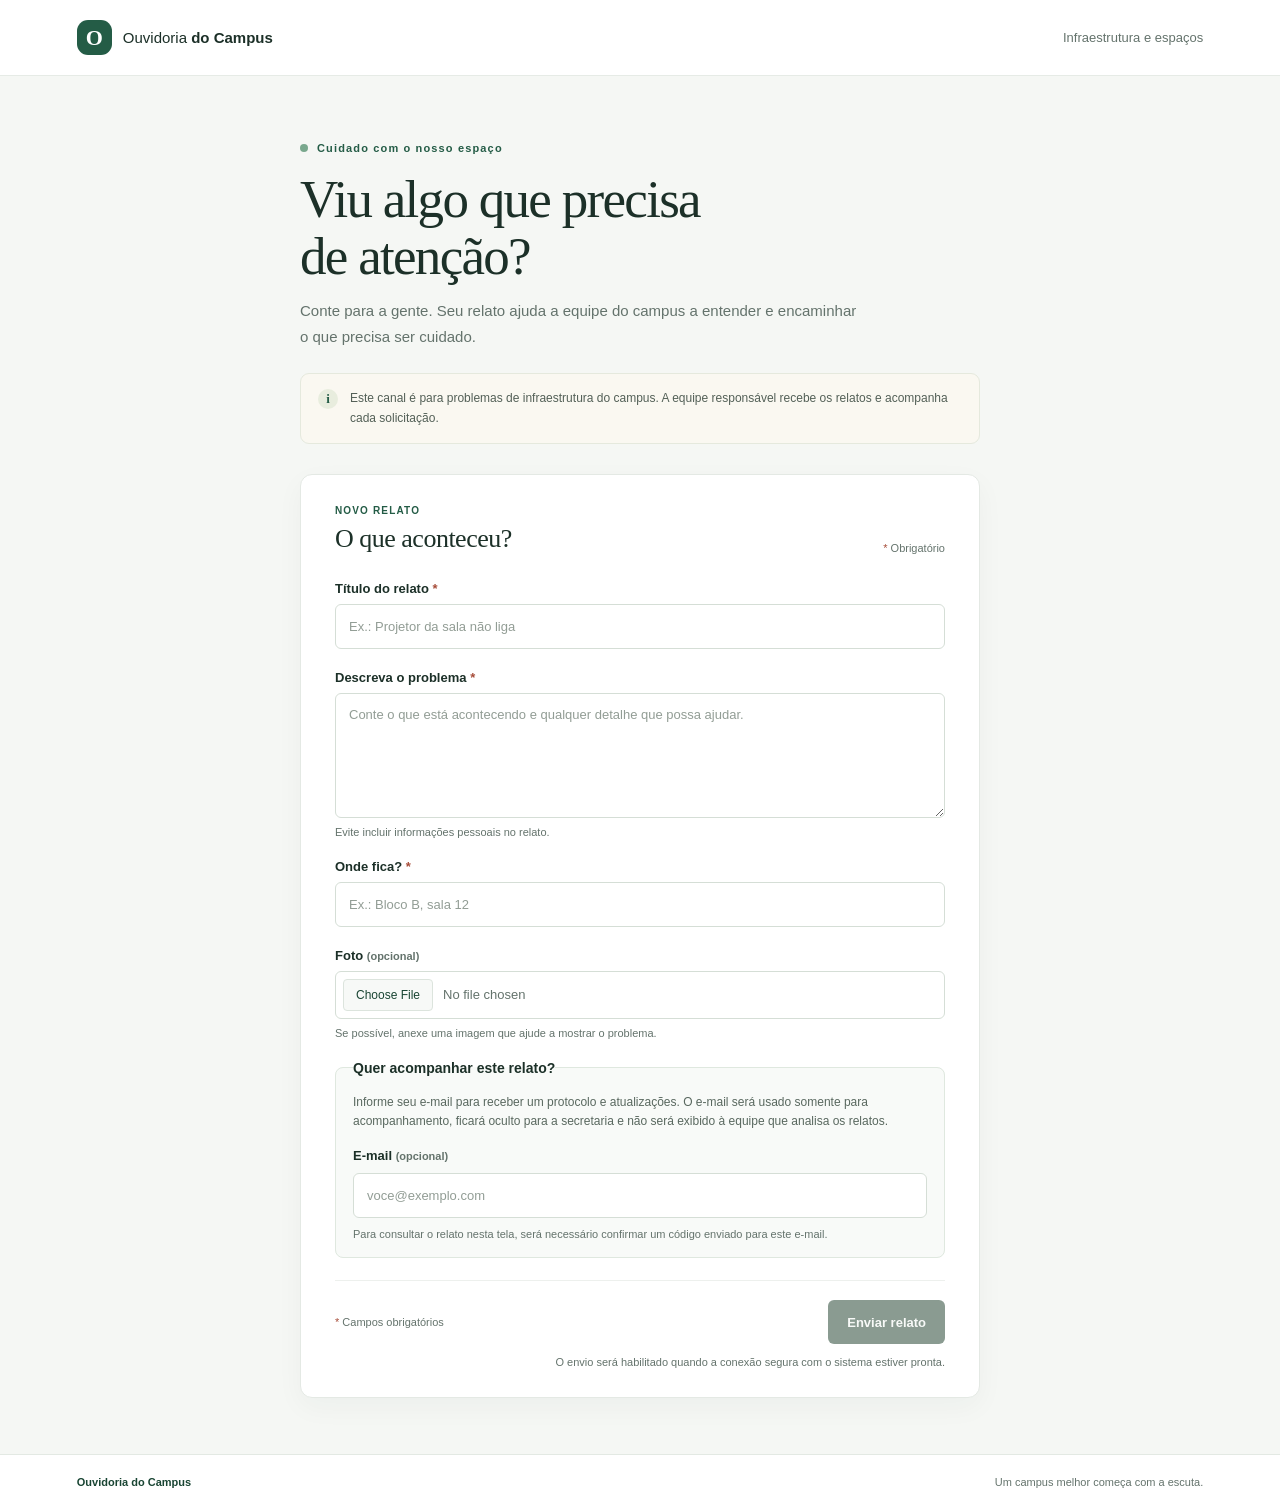
==== frontend/index.html @ 34264a81 "feat(frontend): add complaint report screen and handoff guide Co-authored-by: Copilot <223556219+Cop" ====
<!doctype html>
<html lang="pt-BR">
<head>
  <meta charset="utf-8">
  <meta name="viewport" content="width=device-width, initial-scale=1">
  <meta name="theme-color" content="#f5f7f4">
  <meta name="description" content="Relate problemas de infraestrutura do campus à Ouvidoria do Campus.">
  <title>Ouvidoria do Campus | Novo relato</title>
  <link rel="stylesheet" href="styles.css">
</head>
<body>
  <header class="site-header">
    <a class="brand" href="#inicio" aria-label="Ouvidoria do Campus, início">
      <span class="brand-mark" aria-hidden="true">O</span>
      <span>Ouvidoria <strong>do Campus</strong></span>
    </a>
    <span class="header-label">Infraestrutura e espaços</span>
  </header>

  <main id="inicio">
    <section class="intro" aria-labelledby="page-title">
      <p class="eyebrow"><span aria-hidden="true"></span> Cuidado com o nosso espaço</p>
      <h1 id="page-title">Viu algo que precisa<br class="desktop-break"> de atenção?</h1>
      <p class="intro-copy">Conte para a gente. Seu relato ajuda a equipe do campus a entender e encaminhar o que precisa ser cuidado.</p>
      <div class="response-note">
        <span class="note-icon" aria-hidden="true">i</span>
        <p>Este canal é para problemas de infraestrutura do campus. A equipe responsável recebe os relatos e acompanha cada solicitação.</p>
      </div>
    </section>

    <section class="form-card" aria-labelledby="form-title">
      <div class="card-heading">
        <div>
          <p class="step-label">NOVO RELATO</p>
          <h2 id="form-title">O que aconteceu?</h2>
        </div>
        <span class="required-note"><span aria-hidden="true">*</span> Obrigatório</span>
      </div>

      <form>
        <div class="field">
          <label for="title">Título do relato <span aria-hidden="true">*</span></label>
          <input id="title" name="title" type="text" placeholder="Ex.: Projetor da sala não liga" required>
        </div>

        <div class="field">
          <label for="description">Descreva o problema <span aria-hidden="true">*</span></label>
          <textarea id="description" name="description" rows="5" placeholder="Conte o que está acontecendo e qualquer detalhe que possa ajudar." required></textarea>
          <span class="field-hint">Evite incluir informações pessoais no relato.</span>
        </div>

        <div class="field">
          <label for="location">Onde fica? <span aria-hidden="true">*</span></label>
          <input id="location" name="location" type="text" placeholder="Ex.: Bloco B, sala 12" required>
        </div>

        <div class="field">
          <label for="photo">Foto <span class="optional">(opcional)</span></label>
          <input class="file-input" id="photo" name="photo" type="file" accept="image/*">
          <span class="field-hint">Se possível, anexe uma imagem que ajude a mostrar o problema.</span>
        </div>

        <fieldset class="follow-up">
          <legend>Quer acompanhar este relato?</legend>
          <p>Informe seu e-mail para receber um protocolo e atualizações. O e-mail será usado somente para acompanhamento, ficará oculto para a secretaria e não será exibido à equipe que analisa os relatos.</p>
          <label for="email">E-mail <span class="optional">(opcional)</span></label>
          <input id="email" name="email" type="email" autocomplete="email" placeholder="voce@exemplo.com">
          <span class="field-hint">Para consultar o relato nesta tela, será necessário confirmar um código enviado para este e-mail.</span>
        </fieldset>

        <div class="form-footer">
          <p><span aria-hidden="true">*</span> Campos obrigatórios</p>
          <button type="button" disabled aria-describedby="availability-note">Enviar relato</button>
        </div>
        <p class="availability-note" id="availability-note">O envio será habilitado quando a conexão segura com o sistema estiver pronta.</p>
      </form>
    </section>
  </main>

  <footer class="site-footer">
    <span>Ouvidoria do Campus</span>
    <span>Um campus melhor começa com a escuta.</span>
  </footer>
</body>
</html>
---- frontend/styles.css ----
:root {
  color-scheme: light;
  --ink: #1c3028;
  --muted: #64736c;
  --green: #245c46;
  --green-dark: #194533;
  --green-soft: #e7f0e9;
  --line: #dce4dd;
  --paper: #ffffff;
  --canvas: #f5f7f4;
  --warm: #faf8f1;
  font-family: "Segoe UI", Arial, sans-serif;
  font-synthesis: none;
  text-rendering: optimizeLegibility;
}

* {
  box-sizing: border-box;
}

body {
  min-width: 320px;
  margin: 0;
  color: var(--ink);
  background: var(--canvas);
}

.site-header {
  display: flex;
  min-height: 76px;
  align-items: center;
  justify-content: space-between;
  padding: 0 max(6vw, 24px);
  border-bottom: 1px solid #e6ebe6;
  background: var(--paper);
}

.brand {
  display: inline-flex;
  align-items: center;
  gap: 11px;
  color: var(--ink);
  font-size: 15px;
  text-decoration: none;
}

.brand strong {
  font-weight: 700;
}

.brand-mark {
  display: grid;
  width: 35px;
  height: 35px;
  place-items: center;
  border-radius: 11px;
  color: white;
  background: var(--green);
  font-family: Georgia, serif;
  font-size: 22px;
  font-weight: 700;
}

.header-label {
  color: var(--muted);
  font-size: 13px;
}

main {
  width: min(100% - 40px, 680px);
  margin: 0 auto;
  padding: 66px 0 56px;
}

.intro {
  margin-bottom: 30px;
}

.eyebrow,
.step-label {
  margin: 0;
  color: var(--green);
  font-size: 11px;
  font-weight: 700;
  letter-spacing: 1.15px;
}

.eyebrow {
  display: flex;
  align-items: center;
  gap: 9px;
}

.eyebrow span {
  width: 8px;
  height: 8px;
  border-radius: 50%;
  background: #79a88d;
}

h1 {
  margin: 17px 0 13px;
  font-family: Georgia, "Times New Roman", serif;
  font-size: clamp(36px, 7vw, 53px);
  font-weight: 500;
  letter-spacing: -1.7px;
  line-height: 1.08;
}

.intro-copy {
  max-width: 560px;
  margin: 0;
  color: var(--muted);
  font-size: 15px;
  line-height: 1.7;
}

.response-note {
  display: flex;
  gap: 12px;
  margin-top: 24px;
  padding: 15px 17px;
  border: 1px solid #e5e9dd;
  border-radius: 9px;
  background: var(--warm);
}

.note-icon {
  display: grid;
  flex: 0 0 20px;
  width: 20px;
  height: 20px;
  place-items: center;
  border-radius: 50%;
  color: var(--green);
  background: #e8edde;
  font-family: Georgia, serif;
  font-size: 13px;
  font-weight: 700;
}

.response-note p {
  margin: 0;
  color: #536057;
  font-size: 12px;
  line-height: 1.6;
}

.form-card {
  padding: 30px 34px 26px;
  border: 1px solid #e4e9e4;
  border-radius: 12px;
  background: var(--paper);
  box-shadow: 0 9px 28px rgb(30 55 42 / 4%);
}

.card-heading {
  display: flex;
  align-items: flex-end;
  justify-content: space-between;
  gap: 16px;
  margin-bottom: 27px;
}

.step-label {
  margin-bottom: 8px;
  font-size: 10px;
}

h2 {
  margin: 0;
  font-family: Georgia, "Times New Roman", serif;
  font-size: 26px;
  font-weight: 500;
  letter-spacing: -0.5px;
}

.required-note,
.field-hint,
.optional {
  color: var(--muted);
  font-size: 11px;
}

.required-note span,
.field label > span:not(.optional),
.form-footer > p span {
  color: #a64b37;
}

.field {
  display: flex;
  flex-direction: column;
  gap: 8px;
  margin-bottom: 21px;
}

.field label,
.follow-up label {
  font-size: 13px;
  font-weight: 650;
}

input,
textarea {
  width: 100%;
  min-height: 45px;
  padding: 11px 13px;
  border: 1px solid #d5ded6;
  border-radius: 6px;
  color: var(--ink);
  background: white;
  font: inherit;
  font-size: 13px;
}

input::placeholder,
textarea::placeholder {
  color: #929d95;
}

input:focus,
textarea:focus {
  border-color: #56876d;
  outline: 3px solid rgb(86 135 109 / 15%);
}

textarea {
  min-height: 112px;
  resize: vertical;
  line-height: 1.55;
}

.file-input {
  min-height: 48px;
  padding: 7px;
  color: var(--muted);
}

.file-input::file-selector-button {
  min-height: 32px;
  margin-right: 10px;
  padding: 0 12px;
  border: 1px solid var(--line);
  border-radius: 4px;
  color: var(--green-dark);
  background: #f7f9f7;
  font: inherit;
  font-size: 12px;
  cursor: pointer;
}

.follow-up {
  display: flex;
  flex-direction: column;
  gap: 10px;
  min-width: 0;
  margin: 5px 0 22px;
  padding: 17px;
  border: 1px solid #dfe8df;
  border-radius: 8px;
  background: #f8faf8;
}

.follow-up legend {
  padding: 0;
  font-size: 14px;
  font-weight: 700;
}

.follow-up p {
  margin: 0 0 3px;
  color: #59685f;
  font-size: 12px;
  line-height: 1.65;
}

.follow-up label {
  margin-top: 3px;
}

.form-footer {
  display: flex;
  align-items: center;
  justify-content: space-between;
  gap: 14px;
  padding-top: 19px;
  border-top: 1px solid #edf0ed;
}

.form-footer > p {
  margin: 0;
  color: var(--muted);
  font-size: 11px;
}

button {
  min-height: 44px;
  padding: 0 19px;
  border: 0;
  border-radius: 6px;
  color: white;
  background: var(--green);
  font: inherit;
  font-size: 13px;
  font-weight: 650;
}

button:disabled {
  color: #f7f9f7;
  background: #8a9b91;
  cursor: not-allowed;
}

.availability-note {
  margin: 10px 0 0;
  color: var(--muted);
  font-size: 11px;
  line-height: 1.5;
  text-align: right;
}

.site-footer {
  display: flex;
  justify-content: space-between;
  gap: 16px;
  padding: 21px max(6vw, 24px);
  border-top: 1px solid #e3e9e3;
  color: var(--muted);
  background: var(--paper);
  font-size: 11px;
}

.site-footer span:first-child {
  color: var(--green-dark);
  font-weight: 700;
}

@media (max-width: 560px) {
  .site-header {
    min-height: 65px;
    padding: 0 20px;
  }

  .header-label {
    max-width: 100px;
    font-size: 11px;
    text-align: right;
  }

  main {
    width: min(100% - 32px, 680px);
    padding: 45px 0 40px;
  }

  h1 {
    font-size: clamp(35px, 10vw, 46px);
    letter-spacing: -1.2px;
  }

  .desktop-break {
    display: none;
  }

  .form-card {
    padding: 23px 19px 21px;
  }

  h2 {
    font-size: 23px;
  }

  .required-note {
    max-width: 84px;
    text-align: right;
  }

  .follow-up {
    padding: 14px;
  }

  .site-footer {
    flex-direction: column;
    gap: 7px;
    padding: 18px 20px;
  }
}
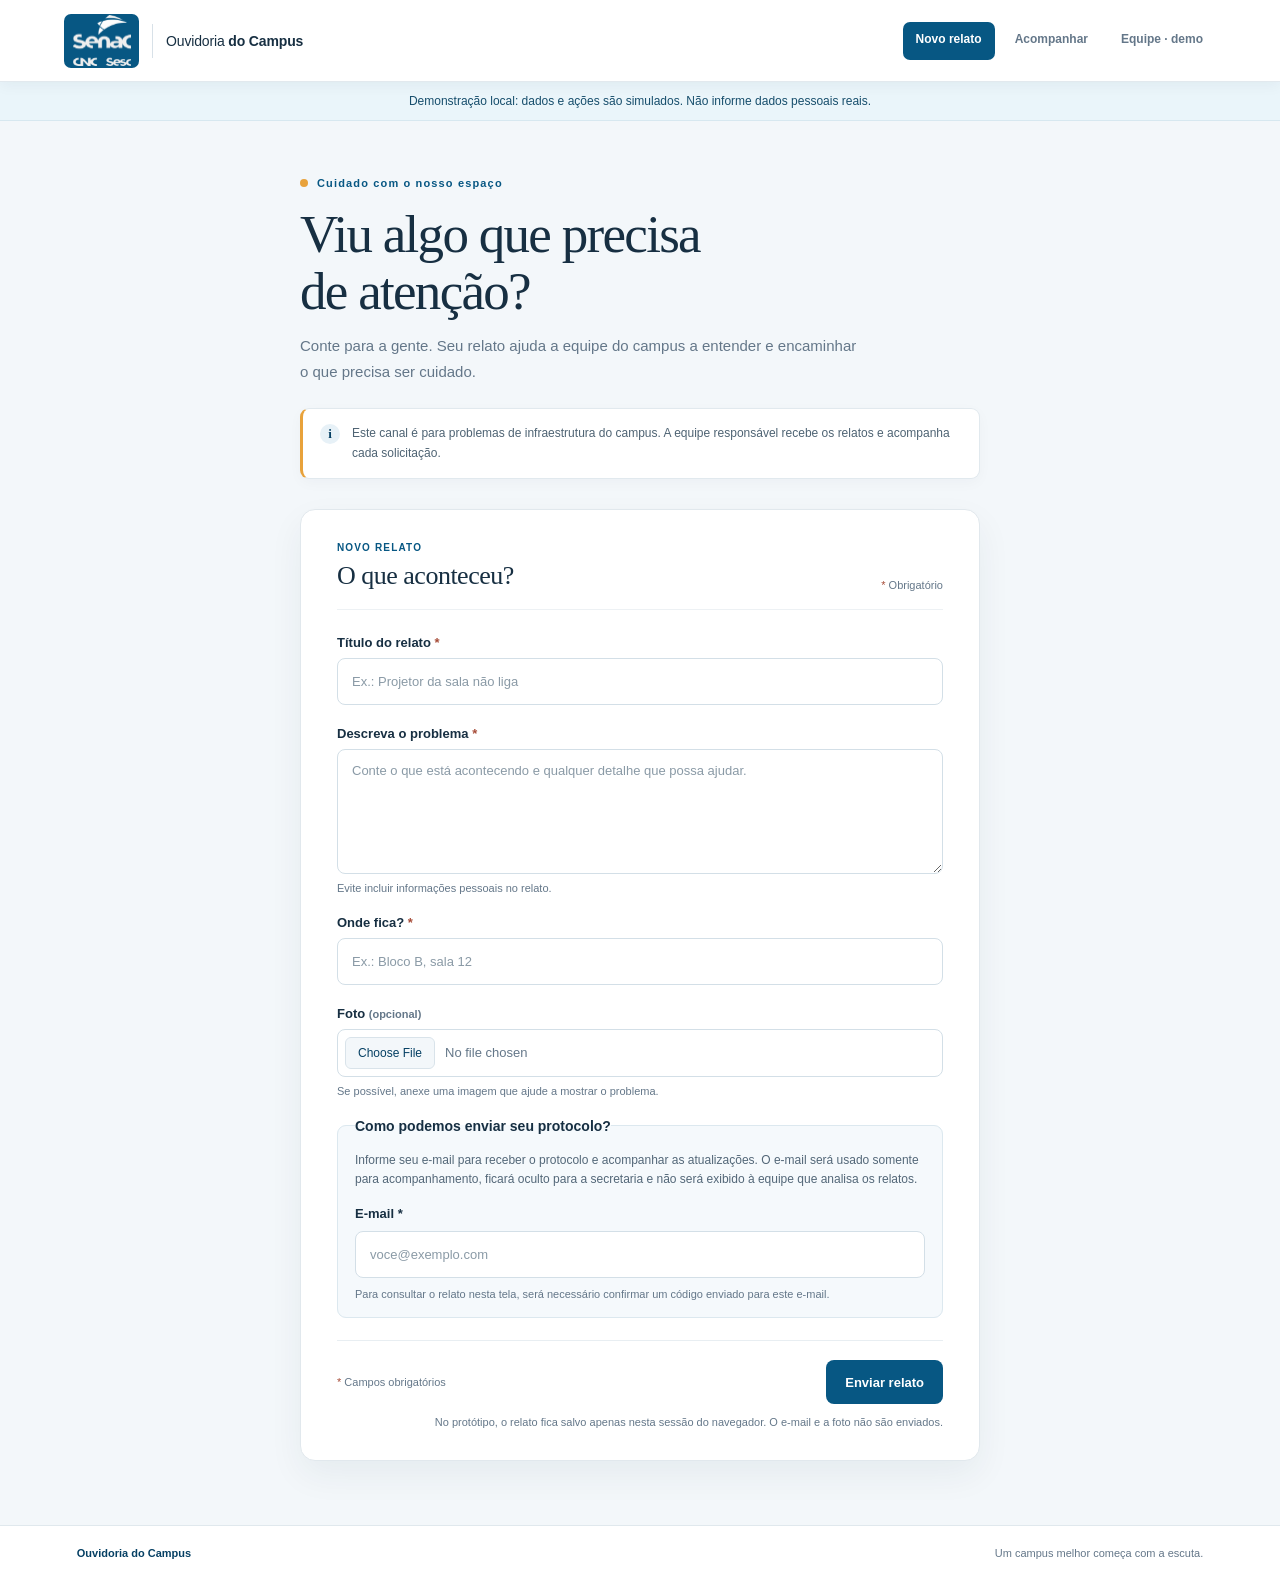
==== commit caab5a20: "feat(frontend): add mocked complaint workflows and Senac branding Co-authored-by: Copilot <223556219" ====
--- a/frontend/index.html
+++ b/frontend/index.html
@@ -3,7 +3,7 @@
 <head>
   <meta charset="utf-8">
   <meta name="viewport" content="width=device-width, initial-scale=1">
-  <meta name="theme-color" content="#f5f7f4">
+  <meta name="theme-color" content="#f3f7fa">
   <meta name="description" content="Relate problemas de infraestrutura do campus à Ouvidoria do Campus.">
   <title>Ouvidoria do Campus | Novo relato</title>
   <link rel="stylesheet" href="styles.css">
@@ -11,11 +11,18 @@
 <body>
   <header class="site-header">
     <a class="brand" href="#inicio" aria-label="Ouvidoria do Campus, início">
-      <span class="brand-mark" aria-hidden="true">O</span>
-      <span>Ouvidoria <strong>do Campus</strong></span>
+      <span class="brand-senac"><img src="assets/senac-logo.svg" alt="Senac"></span>
+      <span class="brand-separator" aria-hidden="true"></span>
+      <span class="brand-name">Ouvidoria <strong>do Campus</strong></span>
     </a>
-    <span class="header-label">Infraestrutura e espaços</span>
+    <nav class="header-nav" aria-label="Navegação principal">
+      <a class="nav-link active" href="index.html" aria-current="page">Novo relato</a>
+      <a class="nav-link" href="consulta.html">Acompanhar</a>
+      <a class="nav-link" href="equipe-login.html">Equipe · demo</a>
+    </nav>
   </header>
+
+  <div class="demo-banner" role="note">Demonstração local: dados e ações são simulados. Não informe dados pessoais reais.</div>
 
   <main id="inicio">
     <section class="intro" aria-labelledby="page-title">
@@ -37,7 +44,7 @@
         <span class="required-note"><span aria-hidden="true">*</span> Obrigatório</span>
       </div>
 
-      <form>
+      <form id="report-form">
         <div class="field">
           <label for="title">Título do relato <span aria-hidden="true">*</span></label>
           <input id="title" name="title" type="text" placeholder="Ex.: Projetor da sala não liga" required>
@@ -61,19 +68,20 @@
         </div>
 
         <fieldset class="follow-up">
-          <legend>Quer acompanhar este relato?</legend>
-          <p>Informe seu e-mail para receber um protocolo e atualizações. O e-mail será usado somente para acompanhamento, ficará oculto para a secretaria e não será exibido à equipe que analisa os relatos.</p>
-          <label for="email">E-mail <span class="optional">(opcional)</span></label>
-          <input id="email" name="email" type="email" autocomplete="email" placeholder="voce@exemplo.com">
+          <legend>Como podemos enviar seu protocolo?</legend>
+          <p>Informe seu e-mail para receber o protocolo e acompanhar as atualizações. O e-mail será usado somente para acompanhamento, ficará oculto para a secretaria e não será exibido à equipe que analisa os relatos.</p>
+          <label for="email">E-mail <span aria-hidden="true">*</span></label>
+          <input id="email" name="email" type="email" autocomplete="email" placeholder="voce@exemplo.com" required>
           <span class="field-hint">Para consultar o relato nesta tela, será necessário confirmar um código enviado para este e-mail.</span>
         </fieldset>
 
         <div class="form-footer">
           <p><span aria-hidden="true">*</span> Campos obrigatórios</p>
-          <button type="button" disabled aria-describedby="availability-note">Enviar relato</button>
+          <button type="submit">Enviar relato</button>
         </div>
-        <p class="availability-note" id="availability-note">O envio será habilitado quando a conexão segura com o sistema estiver pronta.</p>
+        <p class="availability-note">No protótipo, o relato fica salvo apenas nesta sessão do navegador. O e-mail e a foto não são enviados.</p>
       </form>
+      <div class="feedback" id="report-result" aria-live="polite" hidden></div>
     </section>
   </main>
 
@@ -81,5 +89,7 @@
     <span>Ouvidoria do Campus</span>
     <span>Um campus melhor começa com a escuta.</span>
   </footer>
+  <script src="mock-api.js" defer></script>
+  <script src="app.js" defer></script>
 </body>
 </html>
--- a/frontend/styles.css
+++ b/frontend/styles.css
@@ -1,14 +1,18 @@
 :root {
   color-scheme: light;
-  --ink: #1c3028;
-  --muted: #64736c;
-  --green: #245c46;
-  --green-dark: #194533;
-  --green-soft: #e7f0e9;
-  --line: #dce4dd;
+  --ink: #172f42;
+  --muted: #647789;
+  --brand: #075783;
+  --brand-dark: #064064;
+  --brand-soft: #e7f1f7;
+  --green: var(--brand);
+  --green-dark: var(--brand-dark);
+  --green-soft: var(--brand-soft);
+  --line: #d9e3ea;
   --paper: #ffffff;
-  --canvas: #f5f7f4;
-  --warm: #faf8f1;
+  --canvas: #f3f7fa;
+  --warm: #fff8ed;
+  --accent: #e8a23b;
   font-family: "Segoe UI", Arial, sans-serif;
   font-synthesis: none;
   text-rendering: optimizeLegibility;
@@ -26,50 +30,96 @@
 }
 
 .site-header {
-  display: flex;
-  min-height: 76px;
+  position: sticky;
+  z-index: 20;
+  top: 0;
+  display: flex;
+  min-height: 82px;
   align-items: center;
   justify-content: space-between;
-  padding: 0 max(6vw, 24px);
-  border-bottom: 1px solid #e6ebe6;
+  padding: 0 max(5vw, 28px);
+  border-bottom: 1px solid #e2e9ee;
   background: var(--paper);
+  box-shadow: 0 3px 14px rgb(23 47 66 / 5%);
 }
 
 .brand {
   display: inline-flex;
   align-items: center;
-  gap: 11px;
+  gap: 13px;
   color: var(--ink);
-  font-size: 15px;
+  font-size: 14px;
   text-decoration: none;
+}
+
+.brand-senac {
+  display: grid;
+  width: 75px;
+  height: 54px;
+  place-items: center;
+  overflow: hidden;
+  border-radius: 7px;
+  background: #075783;
+}
+
+.brand-senac img {
+  display: block;
+  width: 58px;
+  height: 52px;
+  object-fit: contain;
+}
+
+.brand-separator {
+  width: 1px;
+  height: 34px;
+  background: #d8e1e8;
+}
+
+.brand-name {
+  letter-spacing: -.15px;
 }
 
 .brand strong {
   font-weight: 700;
 }
 
-.brand-mark {
-  display: grid;
-  width: 35px;
-  height: 35px;
-  place-items: center;
-  border-radius: 11px;
+.header-label {
+  color: var(--muted);
+  font-size: 13px;
+}
+
+.header-nav {
+  display: flex;
+  align-items: center;
+  gap: 7px;
+}
+
+.nav-link {
+  min-height: 38px;
+  padding: 10px 13px;
+  border-radius: 7px;
+  color: var(--muted);
+  font-size: 12px;
+  font-weight: 650;
+  text-decoration: none;
+}
+
+.nav-link:hover,
+.nav-link:focus-visible {
+  color: var(--green-dark);
+  background: var(--brand-soft);
+  outline: none;
+}
+
+.nav-link.active {
   color: white;
-  background: var(--green);
-  font-family: Georgia, serif;
-  font-size: 22px;
-  font-weight: 700;
-}
-
-.header-label {
-  color: var(--muted);
-  font-size: 13px;
+  background: var(--brand);
 }
 
 main {
   width: min(100% - 40px, 680px);
   margin: 0 auto;
-  padding: 66px 0 56px;
+  padding: 56px 0 64px;
 }
 
 .intro {
@@ -95,7 +145,7 @@
   width: 8px;
   height: 8px;
   border-radius: 50%;
-  background: #79a88d;
+  background: var(--accent);
 }
 
 h1 {
@@ -117,12 +167,15 @@
 
 .response-note {
   display: flex;
+  align-items: flex-start;
   gap: 12px;
   margin-top: 24px;
   padding: 15px 17px;
-  border: 1px solid #e5e9dd;
+  border: 1px solid #e1e9ee;
+  border-left: 3px solid var(--accent);
   border-radius: 9px;
-  background: var(--warm);
+  background: white;
+  box-shadow: 0 4px 14px rgb(23 47 66 / 3%);
 }
 
 .note-icon {
@@ -132,8 +185,8 @@
   height: 20px;
   place-items: center;
   border-radius: 50%;
-  color: var(--green);
-  background: #e8edde;
+  color: var(--brand-dark);
+  background: var(--brand-soft);
   font-family: Georgia, serif;
   font-size: 13px;
   font-weight: 700;
@@ -141,17 +194,17 @@
 
 .response-note p {
   margin: 0;
-  color: #536057;
+  color: #4e6373;
   font-size: 12px;
   line-height: 1.6;
 }
 
 .form-card {
-  padding: 30px 34px 26px;
-  border: 1px solid #e4e9e4;
-  border-radius: 12px;
+  padding: 32px 36px 29px;
+  border: 1px solid #e1e8ed;
+  border-radius: 15px;
   background: var(--paper);
-  box-shadow: 0 9px 28px rgb(30 55 42 / 4%);
+  box-shadow: 0 14px 35px rgb(23 47 66 / 6%);
 }
 
 .card-heading {
@@ -159,7 +212,9 @@
   align-items: flex-end;
   justify-content: space-between;
   gap: 16px;
-  margin-bottom: 27px;
+  margin-bottom: 25px;
+  padding-bottom: 18px;
+  border-bottom: 1px solid #edf1f4;
 }
 
 .step-label {
@@ -202,12 +257,13 @@
 }
 
 input,
-textarea {
+textarea,
+select {
   width: 100%;
-  min-height: 45px;
-  padding: 11px 13px;
-  border: 1px solid #d5ded6;
-  border-radius: 6px;
+  min-height: 47px;
+  padding: 11px 14px;
+  border: 1px solid #d3dfe7;
+  border-radius: 8px;
   color: var(--ink);
   background: white;
   font: inherit;
@@ -216,19 +272,24 @@
 
 input::placeholder,
 textarea::placeholder {
-  color: #929d95;
+  color: #8a9aa6;
 }
 
 input:focus,
-textarea:focus {
-  border-color: #56876d;
-  outline: 3px solid rgb(86 135 109 / 15%);
+textarea:focus,
+select:focus {
+  border-color: var(--brand);
+  outline: 3px solid rgb(7 87 131 / 13%);
 }
 
 textarea {
   min-height: 112px;
   resize: vertical;
   line-height: 1.55;
+}
+
+select {
+  padding-right: 34px;
 }
 
 .file-input {
@@ -242,9 +303,9 @@
   margin-right: 10px;
   padding: 0 12px;
   border: 1px solid var(--line);
-  border-radius: 4px;
-  color: var(--green-dark);
-  background: #f7f9f7;
+  border-radius: 6px;
+  color: var(--brand-dark);
+  background: #f3f7fa;
   font: inherit;
   font-size: 12px;
   cursor: pointer;
@@ -257,9 +318,9 @@
   min-width: 0;
   margin: 5px 0 22px;
   padding: 17px;
-  border: 1px solid #dfe8df;
-  border-radius: 8px;
-  background: #f8faf8;
+  border: 1px solid #dce8ef;
+  border-radius: 9px;
+  background: #f5f9fc;
 }
 
 .follow-up legend {
@@ -270,7 +331,7 @@
 
 .follow-up p {
   margin: 0 0 3px;
-  color: #59685f;
+  color: #536778;
   font-size: 12px;
   line-height: 1.65;
 }
@@ -285,7 +346,7 @@
   justify-content: space-between;
   gap: 14px;
   padding-top: 19px;
-  border-top: 1px solid #edf0ed;
+  border-top: 1px solid #e8eef2;
 }
 
 .form-footer > p {
@@ -298,12 +359,20 @@
   min-height: 44px;
   padding: 0 19px;
   border: 0;
-  border-radius: 6px;
+  border-radius: 8px;
   color: white;
   background: var(--green);
   font: inherit;
   font-size: 13px;
   font-weight: 650;
+  cursor: pointer;
+  transition: background-color 140ms ease, transform 140ms ease, box-shadow 140ms ease;
+}
+
+button:not(:disabled):hover {
+  background: var(--brand-dark);
+  box-shadow: 0 5px 12px rgb(6 64 100 / 16%);
+  transform: translateY(-1px);
 }
 
 button:disabled {
@@ -320,12 +389,72 @@
   text-align: right;
 }
 
+.consultation-layout {
+  display: grid;
+  grid-template-columns: minmax(0, 1fr);
+  gap: 20px;
+}
+
+.consultation-card {
+  width: 100%;
+}
+
+.verification-note {
+  display: grid;
+  grid-template-columns: repeat(3, 1fr);
+  gap: 8px;
+  margin: 0 0 24px;
+  padding: 0;
+  list-style: none;
+}
+
+.verification-step {
+  display: flex;
+  flex-direction: column;
+  gap: 6px;
+  padding: 12px;
+  border: 1px solid var(--line);
+  border-radius: 8px;
+  color: var(--muted);
+  background: #f7f9fb;
+  font-size: 11px;
+  line-height: 1.35;
+}
+
+.verification-step strong {
+  color: var(--green-dark);
+  font-size: 12px;
+}
+
+.verification-step.current {
+  border-color: #b7cfdd;
+  background: var(--green-soft);
+}
+
+.privacy-note {
+  margin: -8px 0 20px;
+  padding: 14px 15px;
+  border-left: 3px solid var(--brand);
+  border-radius: 4px;
+  color: #536778;
+  background: #f3f8fb;
+  font-size: 12px;
+  line-height: 1.65;
+}
+
+.status-preview {
+  display: none;
+  margin-top: 22px;
+  padding-top: 22px;
+  border-top: 1px solid #edf0ed;
+}
+
 .site-footer {
   display: flex;
   justify-content: space-between;
   gap: 16px;
   padding: 21px max(6vw, 24px);
-  border-top: 1px solid #e3e9e3;
+  border-top: 1px solid #e0e8ed;
   color: var(--muted);
   background: var(--paper);
   font-size: 11px;
@@ -336,16 +465,539 @@
   font-weight: 700;
 }
 
+[hidden] {
+  display: none !important;
+}
+
+.demo-banner {
+  padding: 10px 20px;
+  border-bottom: 1px solid #d7e8f0;
+  color: #174e6c;
+  background: #eaf5fa;
+  font-size: 12px;
+  line-height: 1.5;
+  text-align: center;
+}
+
+.feedback {
+  margin-top: 21px;
+  padding: 16px;
+  border: 1px solid #d5e4d8;
+  border-radius: 8px;
+  color: var(--ink);
+  background: #f4faf5;
+  font-size: 13px;
+  line-height: 1.6;
+}
+
+.feedback.error {
+  border-color: #e6c6bd;
+  color: #713e31;
+  background: #fff7f4;
+}
+
+.feedback.success {
+  border-color: #c9decf;
+  background: #f4faf5;
+}
+
+.report-success > p {
+  margin: 10px 0;
+}
+
+.success-heading,
+.tracking-heading,
+.ticket-topline,
+.ticket-actions,
+.queue-panel-heading,
+.results-heading {
+  display: flex;
+  align-items: center;
+  justify-content: space-between;
+  gap: 14px;
+}
+
+.success-heading {
+  justify-content: flex-start;
+  margin-bottom: 12px;
+}
+
+.success-heading h3,
+.tracking-result h3,
+.ticket-card h3 {
+  margin: 0;
+  font-family: Georgia, "Times New Roman", serif;
+  font-size: 21px;
+  font-weight: 500;
+}
+
+.success-heading .step-label {
+  margin-bottom: 4px;
+}
+
+.success-icon {
+  display: grid;
+  flex: 0 0 34px;
+  width: 34px;
+  height: 34px;
+  place-items: center;
+  border-radius: 50%;
+  color: white;
+  background: var(--green);
+  font-size: 18px;
+}
+
+.protocol-value {
+  width: fit-content;
+  margin: 13px 0;
+  padding: 10px 13px;
+  border: 1px dashed #a7bba9;
+  border-radius: 6px;
+  color: var(--green-dark);
+  background: white;
+  font-size: 17px;
+  font-weight: 750;
+  letter-spacing: 1px;
+}
+
+.button-link {
+  display: inline-flex;
+  min-height: 42px;
+  align-items: center;
+  justify-content: center;
+  margin-top: 8px;
+  padding: 0 16px;
+  border-radius: 6px;
+  color: white;
+  background: var(--green);
+  font-size: 13px;
+  font-weight: 650;
+  text-decoration: none;
+}
+
+.button-link:hover,
+.button-link:focus-visible {
+  background: var(--green-dark);
+}
+
+.verification-form {
+  margin-top: 22px;
+  padding-top: 20px;
+  border-top: 1px solid #edf0ed;
+}
+
+.tracking-result {
+  margin-top: 22px;
+  padding: 22px;
+  border: 1px solid var(--line);
+  border-radius: 9px;
+  background: #fbfcfb;
+}
+
+.tracking-heading {
+  align-items: flex-start;
+  margin-bottom: 8px;
+}
+
+.tracking-heading .step-label {
+  margin-bottom: 7px;
+}
+
+.tracking-location,
+.ticket-location {
+  margin: 6px 0 14px;
+  color: var(--muted);
+  font-size: 12px;
+}
+
+.tracking-result > p:not(.tracking-location):not(.field-hint) {
+  font-size: 13px;
+  line-height: 1.65;
+}
+
+.tracking-meta {
+  display: flex;
+  flex-wrap: wrap;
+  gap: 10px 20px;
+  margin: 18px 0;
+  padding: 14px 0;
+  border-top: 1px solid var(--line);
+  border-bottom: 1px solid var(--line);
+  color: var(--muted);
+  font-size: 12px;
+}
+
+.tracking-meta strong {
+  color: var(--ink);
+}
+
+.response-box {
+  padding: 13px 15px;
+  border-left: 3px solid #86a892;
+  border-radius: 4px;
+  background: var(--green-soft);
+  font-size: 12px;
+}
+
+.response-box p {
+  margin: 6px 0 0;
+  line-height: 1.55;
+}
+
+.status-badge,
+.demo-pill {
+  display: inline-flex;
+  min-height: 27px;
+  align-items: center;
+  padding: 5px 10px;
+  border-radius: 20px;
+  background: #edf0ed;
+  color: #536057;
+  font-size: 11px;
+  font-weight: 700;
+  white-space: nowrap;
+}
+
+.status-badge.recebido {
+  color: #76521b;
+  background: #fbf0d7;
+}
+
+.status-badge.em-andamento {
+  color: #285d78;
+  background: #e3f1f7;
+}
+
+.status-badge.resolvido {
+  color: #286044;
+  background: #e3f1e7;
+}
+
+.queue-main {
+  width: min(100% - 48px, 1120px);
+  padding-top: 48px;
+}
+
+.queue-main .intro {
+  margin-bottom: 25px;
+}
+
+.queue-main h1 {
+  font-size: clamp(36px, 5vw, 48px);
+}
+
+.queue-summary {
+  display: grid;
+  grid-template-columns: repeat(4, minmax(0, 1fr));
+  gap: 12px;
+  margin-bottom: 20px;
+}
+
+.summary-card,
+.queue-panel,
+.ticket-card {
+  border: 1px solid #e1e8e2;
+  border-radius: 10px;
+  background: var(--paper);
+  box-shadow: 0 7px 22px rgb(30 55 42 / 3%);
+}
+
+.summary-card {
+  display: flex;
+  min-height: 96px;
+  flex-direction: column;
+  justify-content: center;
+  gap: 8px;
+  padding: 16px 18px;
+}
+
+.summary-label {
+  color: var(--muted);
+  font-size: 12px;
+}
+
+.summary-card strong {
+  color: var(--green-dark);
+  font-family: Georgia, "Times New Roman", serif;
+  font-size: 28px;
+  font-weight: 500;
+}
+
+.queue-panel {
+  padding: 22px 24px;
+}
+
+.queue-panel-heading {
+  margin-bottom: 17px;
+}
+
+.queue-panel-heading h2 {
+  font-size: 22px;
+}
+
+.queue-panel-heading .step-label {
+  margin-bottom: 5px;
+}
+
+.demo-pill {
+  color: #59491e;
+  background: #f5edcf;
+}
+
+.filter-form {
+  display: grid;
+  grid-template-columns: repeat(3, minmax(0, 1fr)) auto;
+  align-items: end;
+  gap: 12px;
+}
+
+.filter-form .field {
+  margin: 0;
+}
+
+.filter-form label,
+.ticket-review label {
+  font-size: 12px;
+}
+
+.filter-form select,
+.ticket-review select {
+  min-height: 41px;
+  padding-top: 8px;
+  padding-bottom: 8px;
+  font-size: 12px;
+}
+
+.button-secondary {
+  min-height: 41px;
+  padding: 0 14px;
+  border: 1px solid var(--line);
+  color: var(--green-dark);
+  background: white;
+  font-size: 12px;
+}
+
+button.button-secondary:hover {
+  color: var(--brand-dark);
+  background: #f1f6f9;
+  box-shadow: none;
+  transform: none;
+}
+
+.queue-results {
+  margin-top: 28px;
+}
+
+.results-heading {
+  margin-bottom: 14px;
+}
+
+.results-heading h2 {
+  font-size: 23px;
+}
+
+.results-heading h2 span {
+  color: var(--muted);
+  font-family: "Segoe UI", Arial, sans-serif;
+  font-size: 14px;
+}
+
+.queue-list {
+  display: grid;
+  gap: 14px;
+}
+
+.ticket-card {
+  padding: 20px 22px;
+}
+
+.ticket-topline {
+  margin-bottom: 14px;
+}
+
+.ticket-protocol {
+  color: var(--green);
+  font-size: 11px;
+  font-weight: 750;
+  letter-spacing: .5px;
+}
+
+.ticket-title-row {
+  display: flex;
+  align-items: flex-start;
+  justify-content: space-between;
+  gap: 14px;
+}
+
+.ticket-card h3 {
+  font-size: 20px;
+}
+
+.ticket-location {
+  margin: 5px 0 0;
+}
+
+.ticket-description {
+  margin: 13px 0;
+  color: #4e5e55;
+  font-size: 13px;
+  line-height: 1.6;
+}
+
+.suggestion-note {
+  margin: 0 0 16px;
+  padding: 10px 12px;
+  border-radius: 6px;
+  color: #605327;
+  background: #fbf6e5;
+  font-size: 11px;
+  line-height: 1.5;
+}
+
+.ticket-review {
+  display: grid;
+  grid-template-columns: repeat(3, minmax(0, 1fr));
+  gap: 12px;
+  padding-top: 16px;
+  border-top: 1px solid #edf0ed;
+}
+
+.ticket-review .field {
+  margin: 0;
+}
+
+.ticket-review textarea {
+  min-height: 70px;
+  font-size: 12px;
+  line-height: 1.5;
+}
+
+.response-field,
+.ticket-actions {
+  grid-column: 1 / -1;
+}
+
+.ticket-actions {
+  justify-content: flex-end;
+}
+
+.ticket-actions .field-hint {
+  margin-right: auto;
+}
+
+.ticket-actions button {
+  min-height: 40px;
+  padding: 0 15px;
+}
+
+.save-feedback {
+  grid-column: 1 / -1;
+  margin: -4px 0 0;
+  color: var(--green-dark);
+  font-size: 12px;
+}
+
+.save-feedback.error {
+  color: #8a382a;
+}
+
+.empty-state {
+  padding: 30px 20px;
+  border: 1px dashed #cbd6cc;
+  border-radius: 9px;
+  color: var(--muted);
+  background: #fafcfa;
+  text-align: center;
+}
+
+.empty-state strong {
+  color: var(--ink);
+  font-size: 14px;
+}
+
+.empty-state p {
+  margin: 7px 0 0;
+  font-size: 12px;
+}
+
+.login-main {
+  width: min(100% - 40px, 550px);
+  padding-top: 58px;
+}
+
+.login-main .intro {
+  margin-bottom: 25px;
+}
+
+.login-card {
+  width: 100%;
+}
+
+.demo-credentials {
+  display: flex;
+  flex-direction: column;
+  gap: 7px;
+  margin: 0 0 23px;
+  padding: 14px 16px;
+  border: 1px solid #e8dfbc;
+  border-radius: 7px;
+  color: #59491e;
+  background: #fbf6e5;
+  font-size: 12px;
+}
+
+.demo-credentials code {
+  color: var(--ink);
+  font-family: Consolas, "Courier New", monospace;
+  font-weight: 700;
+}
+
+.logout-link {
+  min-width: 44px;
+  border: 0;
+  color: var(--muted);
+  background: transparent;
+  font-family: inherit;
+}
+
+button.logout-link:hover,
+button.logout-link:focus-visible {
+  color: var(--green-dark);
+  background: var(--brand-soft);
+  box-shadow: none;
+  transform: none;
+}
+
+@media (max-width: 760px) {
+  .site-header {
+    flex-wrap: wrap;
+    gap: 10px;
+    padding: 11px 24px;
+  }
+
+  .header-nav {
+    flex: 1 0 100%;
+    justify-content: flex-start;
+  }
+}
+
 @media (max-width: 560px) {
   .site-header {
     min-height: 65px;
-    padding: 0 20px;
-  }
-
-  .header-label {
-    max-width: 100px;
-    font-size: 11px;
-    text-align: right;
+    padding: 11px 20px;
+    flex-wrap: wrap;
+  }
+
+  .header-nav {
+    width: 100%;
+    justify-content: space-between;
+    gap: 2px;
+  }
+
+  .nav-link {
+    min-height: 34px;
+    padding: 8px 5px;
+    font-size: 10px;
   }
 
   main {
@@ -377,6 +1029,105 @@
 
   .follow-up {
     padding: 14px;
+  }
+
+  .verification-note {
+    grid-template-columns: 1fr;
+  }
+
+  .verification-step {
+    flex-direction: row;
+    align-items: center;
+  }
+
+  .queue-main {
+    width: min(100% - 32px, 680px);
+    padding-top: 35px;
+  }
+
+  .login-main {
+    width: min(100% - 32px, 550px);
+    padding-top: 40px;
+  }
+
+  .queue-summary {
+    grid-template-columns: repeat(2, minmax(0, 1fr));
+    gap: 8px;
+  }
+
+  .summary-card {
+    min-height: 80px;
+    padding: 13px;
+  }
+
+  .summary-card strong {
+    font-size: 24px;
+  }
+
+  .queue-panel {
+    padding: 18px 16px;
+  }
+
+  .filter-form {
+    grid-template-columns: 1fr 1fr;
+  }
+
+  .filter-form .button-secondary {
+    grid-column: 1 / -1;
+  }
+
+  .results-heading {
+    align-items: flex-start;
+    flex-direction: column;
+    gap: 6px;
+  }
+
+  .ticket-card {
+    padding: 16px;
+  }
+
+  .ticket-review {
+    grid-template-columns: 1fr;
+  }
+
+  .response-field,
+  .ticket-actions {
+    grid-column: auto;
+  }
+
+  .ticket-actions {
+    align-items: flex-start;
+    flex-direction: column;
+  }
+
+  .ticket-actions .field-hint {
+    margin-right: 0;
+  }
+
+  .ticket-actions button {
+    width: 100%;
+  }
+
+  .tracking-result {
+    padding: 16px;
+  }
+
+  .tracking-heading {
+    flex-direction: column;
+    align-items: flex-start;
+  }
+
+  .tracking-meta {
+    flex-direction: column;
+    gap: 7px;
+  }
+
+  .form-footer {
+    align-items: stretch;
+  }
+
+  .form-footer button {
+    padding: 0 12px;
   }
 
   .site-footer {
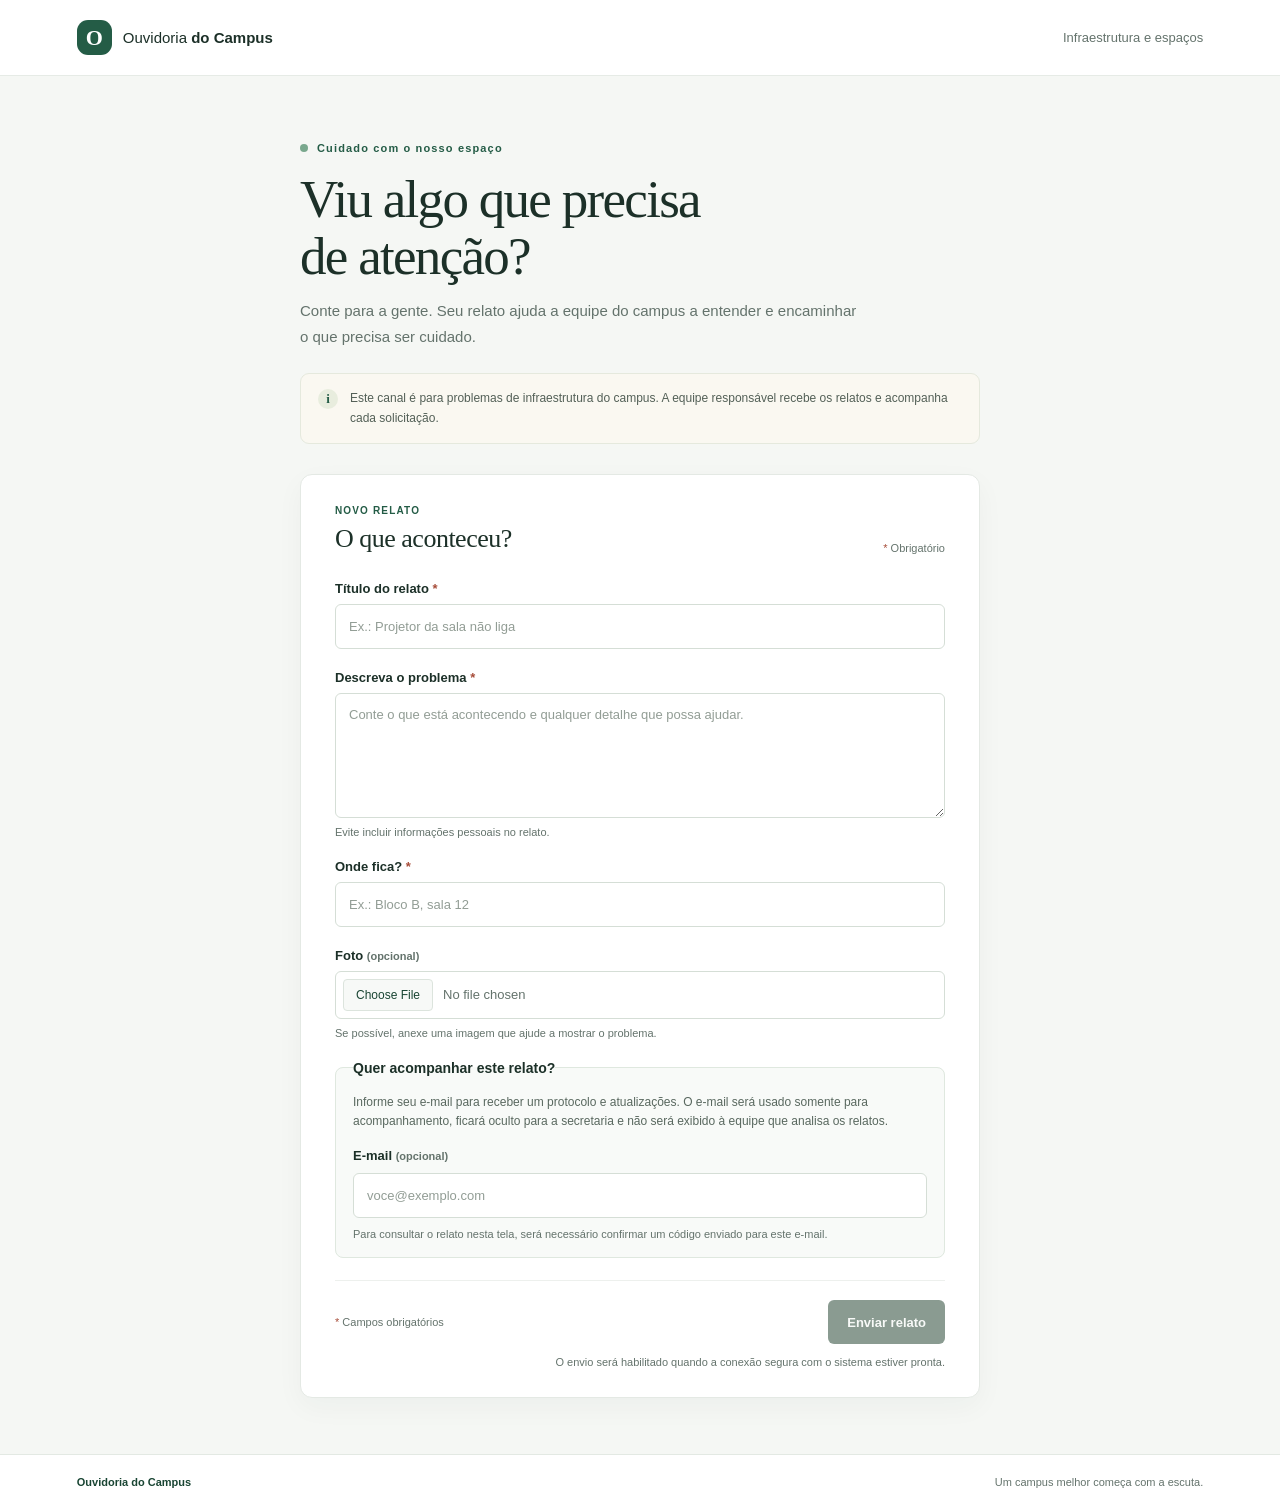
==== commit cfe00998: "Merge pull request #6 from anajpontes/feat/supabase-database-config feat(database): configure Supaba" ====
--- a/frontend/index.html
+++ b/frontend/index.html
@@ -3,7 +3,7 @@
 <head>
   <meta charset="utf-8">
   <meta name="viewport" content="width=device-width, initial-scale=1">
-  <meta name="theme-color" content="#f3f7fa">
+  <meta name="theme-color" content="#f5f7f4">
   <meta name="description" content="Relate problemas de infraestrutura do campus à Ouvidoria do Campus.">
   <title>Ouvidoria do Campus | Novo relato</title>
   <link rel="stylesheet" href="styles.css">
@@ -11,18 +11,11 @@
 <body>
   <header class="site-header">
     <a class="brand" href="#inicio" aria-label="Ouvidoria do Campus, início">
-      <span class="brand-senac"><img src="assets/senac-logo.svg" alt="Senac"></span>
-      <span class="brand-separator" aria-hidden="true"></span>
-      <span class="brand-name">Ouvidoria <strong>do Campus</strong></span>
+      <span class="brand-mark" aria-hidden="true">O</span>
+      <span>Ouvidoria <strong>do Campus</strong></span>
     </a>
-    <nav class="header-nav" aria-label="Navegação principal">
-      <a class="nav-link active" href="index.html" aria-current="page">Novo relato</a>
-      <a class="nav-link" href="consulta.html">Acompanhar</a>
-      <a class="nav-link" href="equipe-login.html">Equipe · demo</a>
-    </nav>
+    <span class="header-label">Infraestrutura e espaços</span>
   </header>
-
-  <div class="demo-banner" role="note">Demonstração local: dados e ações são simulados. Não informe dados pessoais reais.</div>
 
   <main id="inicio">
     <section class="intro" aria-labelledby="page-title">
@@ -44,7 +37,7 @@
         <span class="required-note"><span aria-hidden="true">*</span> Obrigatório</span>
       </div>
 
-      <form id="report-form">
+      <form>
         <div class="field">
           <label for="title">Título do relato <span aria-hidden="true">*</span></label>
           <input id="title" name="title" type="text" placeholder="Ex.: Projetor da sala não liga" required>
@@ -68,20 +61,19 @@
         </div>
 
         <fieldset class="follow-up">
-          <legend>Como podemos enviar seu protocolo?</legend>
-          <p>Informe seu e-mail para receber o protocolo e acompanhar as atualizações. O e-mail será usado somente para acompanhamento, ficará oculto para a secretaria e não será exibido à equipe que analisa os relatos.</p>
-          <label for="email">E-mail <span aria-hidden="true">*</span></label>
-          <input id="email" name="email" type="email" autocomplete="email" placeholder="voce@exemplo.com" required>
+          <legend>Quer acompanhar este relato?</legend>
+          <p>Informe seu e-mail para receber um protocolo e atualizações. O e-mail será usado somente para acompanhamento, ficará oculto para a secretaria e não será exibido à equipe que analisa os relatos.</p>
+          <label for="email">E-mail <span class="optional">(opcional)</span></label>
+          <input id="email" name="email" type="email" autocomplete="email" placeholder="voce@exemplo.com">
           <span class="field-hint">Para consultar o relato nesta tela, será necessário confirmar um código enviado para este e-mail.</span>
         </fieldset>
 
         <div class="form-footer">
           <p><span aria-hidden="true">*</span> Campos obrigatórios</p>
-          <button type="submit">Enviar relato</button>
+          <button type="button" disabled aria-describedby="availability-note">Enviar relato</button>
         </div>
-        <p class="availability-note">No protótipo, o relato fica salvo apenas nesta sessão do navegador. O e-mail e a foto não são enviados.</p>
+        <p class="availability-note" id="availability-note">O envio será habilitado quando a conexão segura com o sistema estiver pronta.</p>
       </form>
-      <div class="feedback" id="report-result" aria-live="polite" hidden></div>
     </section>
   </main>
 
@@ -89,7 +81,5 @@
     <span>Ouvidoria do Campus</span>
     <span>Um campus melhor começa com a escuta.</span>
   </footer>
-  <script src="mock-api.js" defer></script>
-  <script src="app.js" defer></script>
 </body>
 </html>
--- a/frontend/styles.css
+++ b/frontend/styles.css
@@ -1,18 +1,14 @@
 :root {
   color-scheme: light;
-  --ink: #172f42;
-  --muted: #647789;
-  --brand: #075783;
-  --brand-dark: #064064;
-  --brand-soft: #e7f1f7;
-  --green: var(--brand);
-  --green-dark: var(--brand-dark);
-  --green-soft: var(--brand-soft);
-  --line: #d9e3ea;
+  --ink: #1c3028;
+  --muted: #64736c;
+  --green: #245c46;
+  --green-dark: #194533;
+  --green-soft: #e7f0e9;
+  --line: #dce4dd;
   --paper: #ffffff;
-  --canvas: #f3f7fa;
-  --warm: #fff8ed;
-  --accent: #e8a23b;
+  --canvas: #f5f7f4;
+  --warm: #faf8f1;
   font-family: "Segoe UI", Arial, sans-serif;
   font-synthesis: none;
   text-rendering: optimizeLegibility;
@@ -30,96 +26,50 @@
 }
 
 .site-header {
-  position: sticky;
-  z-index: 20;
-  top: 0;
-  display: flex;
-  min-height: 82px;
+  display: flex;
+  min-height: 76px;
   align-items: center;
   justify-content: space-between;
-  padding: 0 max(5vw, 28px);
-  border-bottom: 1px solid #e2e9ee;
+  padding: 0 max(6vw, 24px);
+  border-bottom: 1px solid #e6ebe6;
   background: var(--paper);
-  box-shadow: 0 3px 14px rgb(23 47 66 / 5%);
 }
 
 .brand {
   display: inline-flex;
   align-items: center;
-  gap: 13px;
+  gap: 11px;
   color: var(--ink);
-  font-size: 14px;
+  font-size: 15px;
   text-decoration: none;
 }
 
-.brand-senac {
+.brand strong {
+  font-weight: 700;
+}
+
+.brand-mark {
   display: grid;
-  width: 75px;
-  height: 54px;
+  width: 35px;
+  height: 35px;
   place-items: center;
-  overflow: hidden;
-  border-radius: 7px;
-  background: #075783;
-}
-
-.brand-senac img {
-  display: block;
-  width: 58px;
-  height: 52px;
-  object-fit: contain;
-}
-
-.brand-separator {
-  width: 1px;
-  height: 34px;
-  background: #d8e1e8;
-}
-
-.brand-name {
-  letter-spacing: -.15px;
-}
-
-.brand strong {
+  border-radius: 11px;
+  color: white;
+  background: var(--green);
+  font-family: Georgia, serif;
+  font-size: 22px;
   font-weight: 700;
 }
 
 .header-label {
   color: var(--muted);
   font-size: 13px;
-}
-
-.header-nav {
-  display: flex;
-  align-items: center;
-  gap: 7px;
-}
-
-.nav-link {
-  min-height: 38px;
-  padding: 10px 13px;
-  border-radius: 7px;
-  color: var(--muted);
-  font-size: 12px;
-  font-weight: 650;
-  text-decoration: none;
-}
-
-.nav-link:hover,
-.nav-link:focus-visible {
-  color: var(--green-dark);
-  background: var(--brand-soft);
-  outline: none;
-}
-
-.nav-link.active {
-  color: white;
-  background: var(--brand);
 }
 
 main {
   width: min(100% - 40px, 680px);
   margin: 0 auto;
-  padding: 56px 0 64px;
+  padding: 66px 0 56px;
 }
 
 .intro {
@@ -145,7 +95,7 @@
   width: 8px;
   height: 8px;
   border-radius: 50%;
-  background: var(--accent);
+  background: #79a88d;
 }
 
 h1 {
@@ -167,15 +117,12 @@
 
 .response-note {
   display: flex;
-  align-items: flex-start;
   gap: 12px;
   margin-top: 24px;
   padding: 15px 17px;
-  border: 1px solid #e1e9ee;
-  border-left: 3px solid var(--accent);
+  border: 1px solid #e5e9dd;
   border-radius: 9px;
-  background: white;
-  box-shadow: 0 4px 14px rgb(23 47 66 / 3%);
+  background: var(--warm);
 }
 
 .note-icon {
@@ -185,8 +132,8 @@
   height: 20px;
   place-items: center;
   border-radius: 50%;
-  color: var(--brand-dark);
-  background: var(--brand-soft);
+  color: var(--green);
+  background: #e8edde;
   font-family: Georgia, serif;
   font-size: 13px;
   font-weight: 700;
@@ -194,17 +141,17 @@
 
 .response-note p {
   margin: 0;
-  color: #4e6373;
+  color: #536057;
   font-size: 12px;
   line-height: 1.6;
 }
 
 .form-card {
-  padding: 32px 36px 29px;
-  border: 1px solid #e1e8ed;
-  border-radius: 15px;
+  padding: 30px 34px 26px;
+  border: 1px solid #e4e9e4;
+  border-radius: 12px;
   background: var(--paper);
-  box-shadow: 0 14px 35px rgb(23 47 66 / 6%);
+  box-shadow: 0 9px 28px rgb(30 55 42 / 4%);
 }
 
 .card-heading {
@@ -212,9 +159,7 @@
   align-items: flex-end;
   justify-content: space-between;
   gap: 16px;
-  margin-bottom: 25px;
-  padding-bottom: 18px;
-  border-bottom: 1px solid #edf1f4;
+  margin-bottom: 27px;
 }
 
 .step-label {
@@ -257,13 +202,12 @@
 }
 
 input,
-textarea,
-select {
+textarea {
   width: 100%;
-  min-height: 47px;
-  padding: 11px 14px;
-  border: 1px solid #d3dfe7;
-  border-radius: 8px;
+  min-height: 45px;
+  padding: 11px 13px;
+  border: 1px solid #d5ded6;
+  border-radius: 6px;
   color: var(--ink);
   background: white;
   font: inherit;
@@ -272,24 +216,19 @@
 
 input::placeholder,
 textarea::placeholder {
-  color: #8a9aa6;
+  color: #929d95;
 }
 
 input:focus,
-textarea:focus,
-select:focus {
-  border-color: var(--brand);
-  outline: 3px solid rgb(7 87 131 / 13%);
+textarea:focus {
+  border-color: #56876d;
+  outline: 3px solid rgb(86 135 109 / 15%);
 }
 
 textarea {
   min-height: 112px;
   resize: vertical;
   line-height: 1.55;
-}
-
-select {
-  padding-right: 34px;
 }
 
 .file-input {
@@ -303,9 +242,9 @@
   margin-right: 10px;
   padding: 0 12px;
   border: 1px solid var(--line);
-  border-radius: 6px;
-  color: var(--brand-dark);
-  background: #f3f7fa;
+  border-radius: 4px;
+  color: var(--green-dark);
+  background: #f7f9f7;
   font: inherit;
   font-size: 12px;
   cursor: pointer;
@@ -318,9 +257,9 @@
   min-width: 0;
   margin: 5px 0 22px;
   padding: 17px;
-  border: 1px solid #dce8ef;
-  border-radius: 9px;
-  background: #f5f9fc;
+  border: 1px solid #dfe8df;
+  border-radius: 8px;
+  background: #f8faf8;
 }
 
 .follow-up legend {
@@ -331,7 +270,7 @@
 
 .follow-up p {
   margin: 0 0 3px;
-  color: #536778;
+  color: #59685f;
   font-size: 12px;
   line-height: 1.65;
 }
@@ -346,7 +285,7 @@
   justify-content: space-between;
   gap: 14px;
   padding-top: 19px;
-  border-top: 1px solid #e8eef2;
+  border-top: 1px solid #edf0ed;
 }
 
 .form-footer > p {
@@ -359,20 +298,12 @@
   min-height: 44px;
   padding: 0 19px;
   border: 0;
-  border-radius: 8px;
+  border-radius: 6px;
   color: white;
   background: var(--green);
   font: inherit;
   font-size: 13px;
   font-weight: 650;
-  cursor: pointer;
-  transition: background-color 140ms ease, transform 140ms ease, box-shadow 140ms ease;
-}
-
-button:not(:disabled):hover {
-  background: var(--brand-dark);
-  box-shadow: 0 5px 12px rgb(6 64 100 / 16%);
-  transform: translateY(-1px);
 }
 
 button:disabled {
@@ -389,72 +320,12 @@
   text-align: right;
 }
 
-.consultation-layout {
-  display: grid;
-  grid-template-columns: minmax(0, 1fr);
-  gap: 20px;
-}
-
-.consultation-card {
-  width: 100%;
-}
-
-.verification-note {
-  display: grid;
-  grid-template-columns: repeat(3, 1fr);
-  gap: 8px;
-  margin: 0 0 24px;
-  padding: 0;
-  list-style: none;
-}
-
-.verification-step {
-  display: flex;
-  flex-direction: column;
-  gap: 6px;
-  padding: 12px;
-  border: 1px solid var(--line);
-  border-radius: 8px;
-  color: var(--muted);
-  background: #f7f9fb;
-  font-size: 11px;
-  line-height: 1.35;
-}
-
-.verification-step strong {
-  color: var(--green-dark);
-  font-size: 12px;
-}
-
-.verification-step.current {
-  border-color: #b7cfdd;
-  background: var(--green-soft);
-}
-
-.privacy-note {
-  margin: -8px 0 20px;
-  padding: 14px 15px;
-  border-left: 3px solid var(--brand);
-  border-radius: 4px;
-  color: #536778;
-  background: #f3f8fb;
-  font-size: 12px;
-  line-height: 1.65;
-}
-
-.status-preview {
-  display: none;
-  margin-top: 22px;
-  padding-top: 22px;
-  border-top: 1px solid #edf0ed;
-}
-
 .site-footer {
   display: flex;
   justify-content: space-between;
   gap: 16px;
   padding: 21px max(6vw, 24px);
-  border-top: 1px solid #e0e8ed;
+  border-top: 1px solid #e3e9e3;
   color: var(--muted);
   background: var(--paper);
   font-size: 11px;
@@ -463,541 +334,18 @@
 .site-footer span:first-child {
   color: var(--green-dark);
   font-weight: 700;
-}
-
-[hidden] {
-  display: none !important;
-}
-
-.demo-banner {
-  padding: 10px 20px;
-  border-bottom: 1px solid #d7e8f0;
-  color: #174e6c;
-  background: #eaf5fa;
-  font-size: 12px;
-  line-height: 1.5;
-  text-align: center;
-}
-
-.feedback {
-  margin-top: 21px;
-  padding: 16px;
-  border: 1px solid #d5e4d8;
-  border-radius: 8px;
-  color: var(--ink);
-  background: #f4faf5;
-  font-size: 13px;
-  line-height: 1.6;
-}
-
-.feedback.error {
-  border-color: #e6c6bd;
-  color: #713e31;
-  background: #fff7f4;
-}
-
-.feedback.success {
-  border-color: #c9decf;
-  background: #f4faf5;
-}
-
-.report-success > p {
-  margin: 10px 0;
-}
-
-.success-heading,
-.tracking-heading,
-.ticket-topline,
-.ticket-actions,
-.queue-panel-heading,
-.results-heading {
-  display: flex;
-  align-items: center;
-  justify-content: space-between;
-  gap: 14px;
-}
-
-.success-heading {
-  justify-content: flex-start;
-  margin-bottom: 12px;
-}
-
-.success-heading h3,
-.tracking-result h3,
-.ticket-card h3 {
-  margin: 0;
-  font-family: Georgia, "Times New Roman", serif;
-  font-size: 21px;
-  font-weight: 500;
-}
-
-.success-heading .step-label {
-  margin-bottom: 4px;
-}
-
-.success-icon {
-  display: grid;
-  flex: 0 0 34px;
-  width: 34px;
-  height: 34px;
-  place-items: center;
-  border-radius: 50%;
-  color: white;
-  background: var(--green);
-  font-size: 18px;
-}
-
-.protocol-value {
-  width: fit-content;
-  margin: 13px 0;
-  padding: 10px 13px;
-  border: 1px dashed #a7bba9;
-  border-radius: 6px;
-  color: var(--green-dark);
-  background: white;
-  font-size: 17px;
-  font-weight: 750;
-  letter-spacing: 1px;
-}
-
-.button-link {
-  display: inline-flex;
-  min-height: 42px;
-  align-items: center;
-  justify-content: center;
-  margin-top: 8px;
-  padding: 0 16px;
-  border-radius: 6px;
-  color: white;
-  background: var(--green);
-  font-size: 13px;
-  font-weight: 650;
-  text-decoration: none;
-}
-
-.button-link:hover,
-.button-link:focus-visible {
-  background: var(--green-dark);
-}
-
-.verification-form {
-  margin-top: 22px;
-  padding-top: 20px;
-  border-top: 1px solid #edf0ed;
-}
-
-.tracking-result {
-  margin-top: 22px;
-  padding: 22px;
-  border: 1px solid var(--line);
-  border-radius: 9px;
-  background: #fbfcfb;
-}
-
-.tracking-heading {
-  align-items: flex-start;
-  margin-bottom: 8px;
-}
-
-.tracking-heading .step-label {
-  margin-bottom: 7px;
-}
-
-.tracking-location,
-.ticket-location {
-  margin: 6px 0 14px;
-  color: var(--muted);
-  font-size: 12px;
-}
-
-.tracking-result > p:not(.tracking-location):not(.field-hint) {
-  font-size: 13px;
-  line-height: 1.65;
-}
-
-.tracking-meta {
-  display: flex;
-  flex-wrap: wrap;
-  gap: 10px 20px;
-  margin: 18px 0;
-  padding: 14px 0;
-  border-top: 1px solid var(--line);
-  border-bottom: 1px solid var(--line);
-  color: var(--muted);
-  font-size: 12px;
-}
-
-.tracking-meta strong {
-  color: var(--ink);
-}
-
-.response-box {
-  padding: 13px 15px;
-  border-left: 3px solid #86a892;
-  border-radius: 4px;
-  background: var(--green-soft);
-  font-size: 12px;
-}
-
-.response-box p {
-  margin: 6px 0 0;
-  line-height: 1.55;
-}
-
-.status-badge,
-.demo-pill {
-  display: inline-flex;
-  min-height: 27px;
-  align-items: center;
-  padding: 5px 10px;
-  border-radius: 20px;
-  background: #edf0ed;
-  color: #536057;
-  font-size: 11px;
-  font-weight: 700;
-  white-space: nowrap;
-}
-
-.status-badge.recebido {
-  color: #76521b;
-  background: #fbf0d7;
-}
-
-.status-badge.em-andamento {
-  color: #285d78;
-  background: #e3f1f7;
-}
-
-.status-badge.resolvido {
-  color: #286044;
-  background: #e3f1e7;
-}
-
-.queue-main {
-  width: min(100% - 48px, 1120px);
-  padding-top: 48px;
-}
-
-.queue-main .intro {
-  margin-bottom: 25px;
-}
-
-.queue-main h1 {
-  font-size: clamp(36px, 5vw, 48px);
-}
-
-.queue-summary {
-  display: grid;
-  grid-template-columns: repeat(4, minmax(0, 1fr));
-  gap: 12px;
-  margin-bottom: 20px;
-}
-
-.summary-card,
-.queue-panel,
-.ticket-card {
-  border: 1px solid #e1e8e2;
-  border-radius: 10px;
-  background: var(--paper);
-  box-shadow: 0 7px 22px rgb(30 55 42 / 3%);
-}
-
-.summary-card {
-  display: flex;
-  min-height: 96px;
-  flex-direction: column;
-  justify-content: center;
-  gap: 8px;
-  padding: 16px 18px;
-}
-
-.summary-label {
-  color: var(--muted);
-  font-size: 12px;
-}
-
-.summary-card strong {
-  color: var(--green-dark);
-  font-family: Georgia, "Times New Roman", serif;
-  font-size: 28px;
-  font-weight: 500;
-}
-
-.queue-panel {
-  padding: 22px 24px;
-}
-
-.queue-panel-heading {
-  margin-bottom: 17px;
-}
-
-.queue-panel-heading h2 {
-  font-size: 22px;
-}
-
-.queue-panel-heading .step-label {
-  margin-bottom: 5px;
-}
-
-.demo-pill {
-  color: #59491e;
-  background: #f5edcf;
-}
-
-.filter-form {
-  display: grid;
-  grid-template-columns: repeat(3, minmax(0, 1fr)) auto;
-  align-items: end;
-  gap: 12px;
-}
-
-.filter-form .field {
-  margin: 0;
-}
-
-.filter-form label,
-.ticket-review label {
-  font-size: 12px;
-}
-
-.filter-form select,
-.ticket-review select {
-  min-height: 41px;
-  padding-top: 8px;
-  padding-bottom: 8px;
-  font-size: 12px;
-}
-
-.button-secondary {
-  min-height: 41px;
-  padding: 0 14px;
-  border: 1px solid var(--line);
-  color: var(--green-dark);
-  background: white;
-  font-size: 12px;
-}
-
-button.button-secondary:hover {
-  color: var(--brand-dark);
-  background: #f1f6f9;
-  box-shadow: none;
-  transform: none;
-}
-
-.queue-results {
-  margin-top: 28px;
-}
-
-.results-heading {
-  margin-bottom: 14px;
-}
-
-.results-heading h2 {
-  font-size: 23px;
-}
-
-.results-heading h2 span {
-  color: var(--muted);
-  font-family: "Segoe UI", Arial, sans-serif;
-  font-size: 14px;
-}
-
-.queue-list {
-  display: grid;
-  gap: 14px;
-}
-
-.ticket-card {
-  padding: 20px 22px;
-}
-
-.ticket-topline {
-  margin-bottom: 14px;
-}
-
-.ticket-protocol {
-  color: var(--green);
-  font-size: 11px;
-  font-weight: 750;
-  letter-spacing: .5px;
-}
-
-.ticket-title-row {
-  display: flex;
-  align-items: flex-start;
-  justify-content: space-between;
-  gap: 14px;
-}
-
-.ticket-card h3 {
-  font-size: 20px;
-}
-
-.ticket-location {
-  margin: 5px 0 0;
-}
-
-.ticket-description {
-  margin: 13px 0;
-  color: #4e5e55;
-  font-size: 13px;
-  line-height: 1.6;
-}
-
-.suggestion-note {
-  margin: 0 0 16px;
-  padding: 10px 12px;
-  border-radius: 6px;
-  color: #605327;
-  background: #fbf6e5;
-  font-size: 11px;
-  line-height: 1.5;
-}
-
-.ticket-review {
-  display: grid;
-  grid-template-columns: repeat(3, minmax(0, 1fr));
-  gap: 12px;
-  padding-top: 16px;
-  border-top: 1px solid #edf0ed;
-}
-
-.ticket-review .field {
-  margin: 0;
-}
-
-.ticket-review textarea {
-  min-height: 70px;
-  font-size: 12px;
-  line-height: 1.5;
-}
-
-.response-field,
-.ticket-actions {
-  grid-column: 1 / -1;
-}
-
-.ticket-actions {
-  justify-content: flex-end;
-}
-
-.ticket-actions .field-hint {
-  margin-right: auto;
-}
-
-.ticket-actions button {
-  min-height: 40px;
-  padding: 0 15px;
-}
-
-.save-feedback {
-  grid-column: 1 / -1;
-  margin: -4px 0 0;
-  color: var(--green-dark);
-  font-size: 12px;
-}
-
-.save-feedback.error {
-  color: #8a382a;
-}
-
-.empty-state {
-  padding: 30px 20px;
-  border: 1px dashed #cbd6cc;
-  border-radius: 9px;
-  color: var(--muted);
-  background: #fafcfa;
-  text-align: center;
-}
-
-.empty-state strong {
-  color: var(--ink);
-  font-size: 14px;
-}
-
-.empty-state p {
-  margin: 7px 0 0;
-  font-size: 12px;
-}
-
-.login-main {
-  width: min(100% - 40px, 550px);
-  padding-top: 58px;
-}
-
-.login-main .intro {
-  margin-bottom: 25px;
-}
-
-.login-card {
-  width: 100%;
-}
-
-.demo-credentials {
-  display: flex;
-  flex-direction: column;
-  gap: 7px;
-  margin: 0 0 23px;
-  padding: 14px 16px;
-  border: 1px solid #e8dfbc;
-  border-radius: 7px;
-  color: #59491e;
-  background: #fbf6e5;
-  font-size: 12px;
-}
-
-.demo-credentials code {
-  color: var(--ink);
-  font-family: Consolas, "Courier New", monospace;
-  font-weight: 700;
-}
-
-.logout-link {
-  min-width: 44px;
-  border: 0;
-  color: var(--muted);
-  background: transparent;
-  font-family: inherit;
-}
-
-button.logout-link:hover,
-button.logout-link:focus-visible {
-  color: var(--green-dark);
-  background: var(--brand-soft);
-  box-shadow: none;
-  transform: none;
-}
-
-@media (max-width: 760px) {
-  .site-header {
-    flex-wrap: wrap;
-    gap: 10px;
-    padding: 11px 24px;
-  }
-
-  .header-nav {
-    flex: 1 0 100%;
-    justify-content: flex-start;
-  }
 }
 
 @media (max-width: 560px) {
   .site-header {
     min-height: 65px;
-    padding: 11px 20px;
-    flex-wrap: wrap;
-  }
-
-  .header-nav {
-    width: 100%;
-    justify-content: space-between;
-    gap: 2px;
-  }
-
-  .nav-link {
-    min-height: 34px;
-    padding: 8px 5px;
-    font-size: 10px;
+    padding: 0 20px;
+  }
+
+  .header-label {
+    max-width: 100px;
+    font-size: 11px;
+    text-align: right;
   }
 
   main {
@@ -1029,105 +377,6 @@
 
   .follow-up {
     padding: 14px;
-  }
-
-  .verification-note {
-    grid-template-columns: 1fr;
-  }
-
-  .verification-step {
-    flex-direction: row;
-    align-items: center;
-  }
-
-  .queue-main {
-    width: min(100% - 32px, 680px);
-    padding-top: 35px;
-  }
-
-  .login-main {
-    width: min(100% - 32px, 550px);
-    padding-top: 40px;
-  }
-
-  .queue-summary {
-    grid-template-columns: repeat(2, minmax(0, 1fr));
-    gap: 8px;
-  }
-
-  .summary-card {
-    min-height: 80px;
-    padding: 13px;
-  }
-
-  .summary-card strong {
-    font-size: 24px;
-  }
-
-  .queue-panel {
-    padding: 18px 16px;
-  }
-
-  .filter-form {
-    grid-template-columns: 1fr 1fr;
-  }
-
-  .filter-form .button-secondary {
-    grid-column: 1 / -1;
-  }
-
-  .results-heading {
-    align-items: flex-start;
-    flex-direction: column;
-    gap: 6px;
-  }
-
-  .ticket-card {
-    padding: 16px;
-  }
-
-  .ticket-review {
-    grid-template-columns: 1fr;
-  }
-
-  .response-field,
-  .ticket-actions {
-    grid-column: auto;
-  }
-
-  .ticket-actions {
-    align-items: flex-start;
-    flex-direction: column;
-  }
-
-  .ticket-actions .field-hint {
-    margin-right: 0;
-  }
-
-  .ticket-actions button {
-    width: 100%;
-  }
-
-  .tracking-result {
-    padding: 16px;
-  }
-
-  .tracking-heading {
-    flex-direction: column;
-    align-items: flex-start;
-  }
-
-  .tracking-meta {
-    flex-direction: column;
-    gap: 7px;
-  }
-
-  .form-footer {
-    align-items: stretch;
-  }
-
-  .form-footer button {
-    padding: 0 12px;
   }
 
   .site-footer {
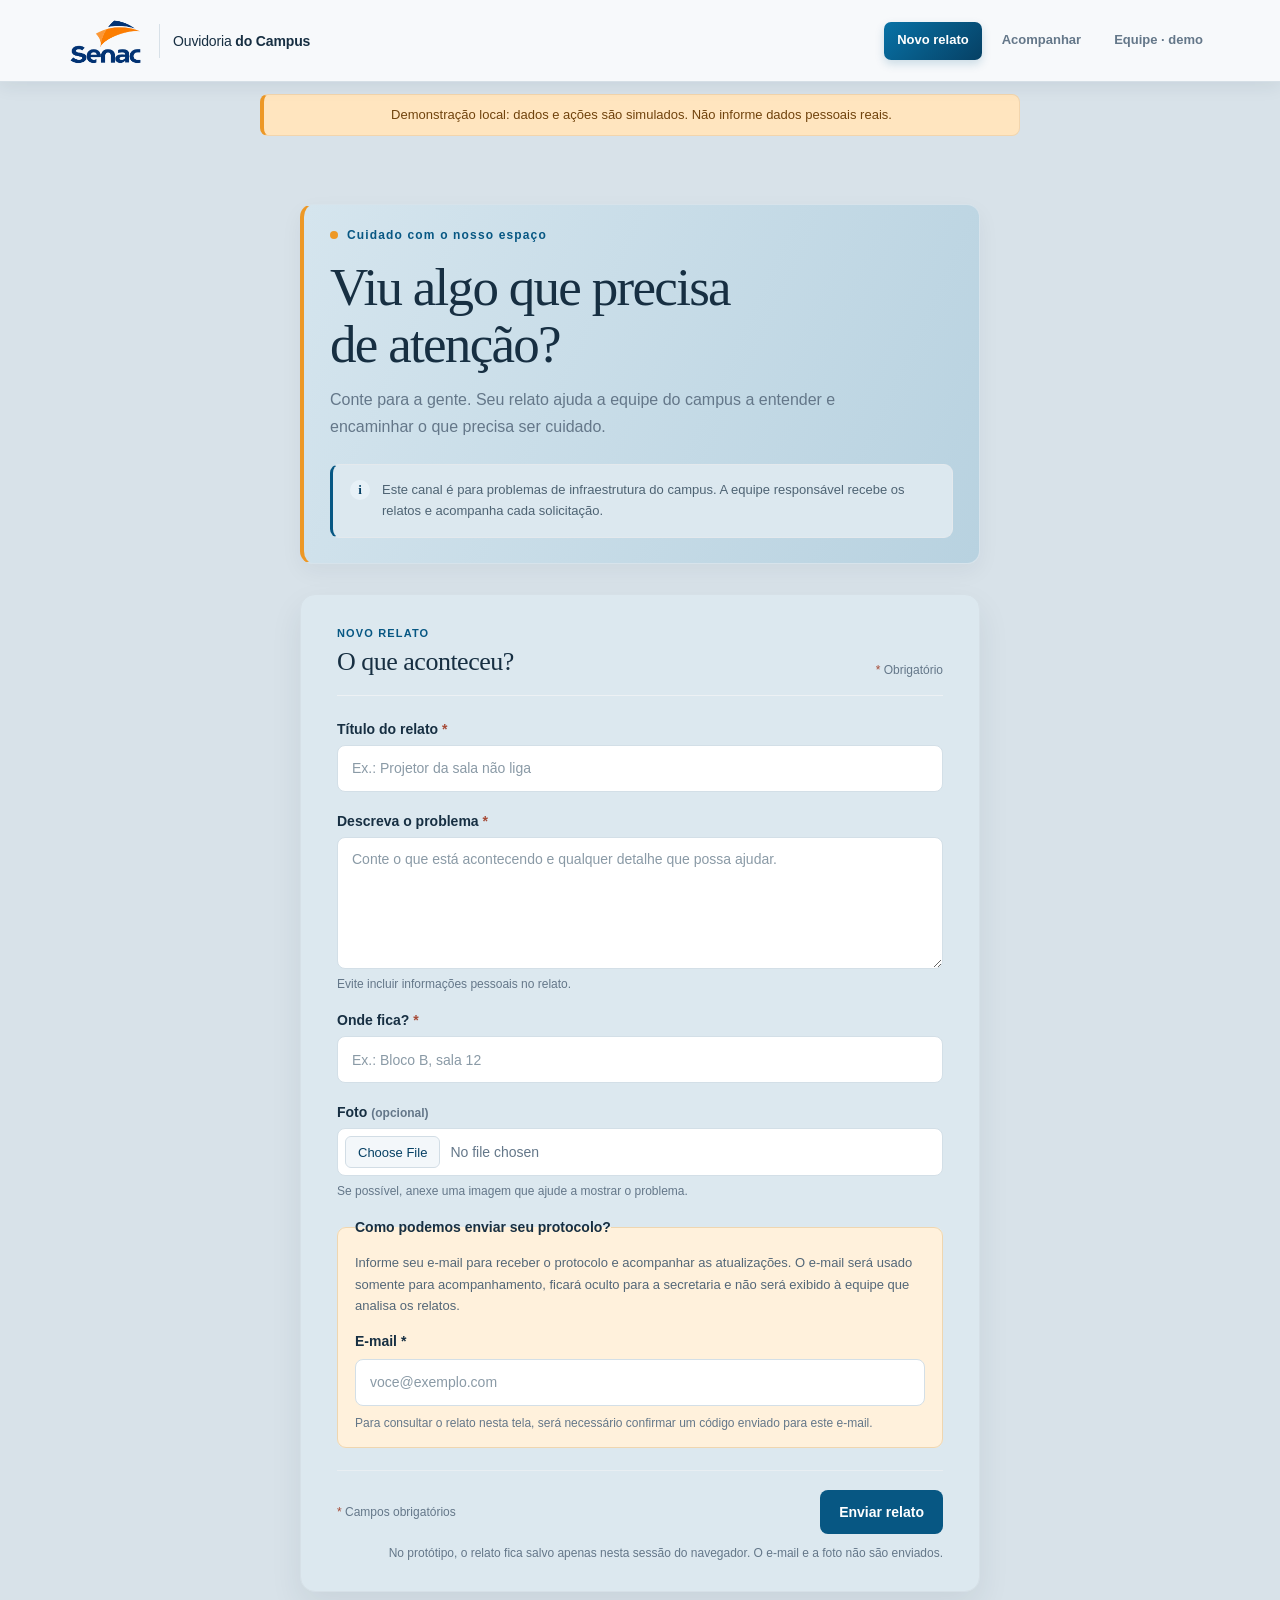
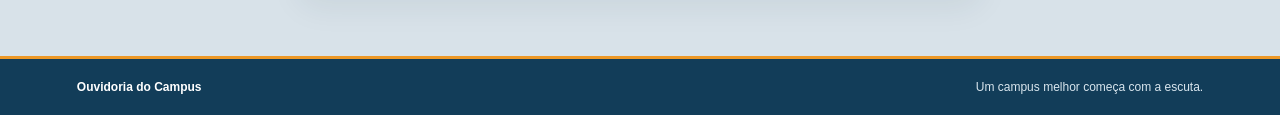
==== commit 8dd76870: "feat(frontend): refine branding and demo notice Co-authored-by: Copilot <223556219+Copilot@users.nor" ====
--- a/frontend/index.html
+++ b/frontend/index.html
@@ -3,7 +3,7 @@
 <head>
   <meta charset="utf-8">
   <meta name="viewport" content="width=device-width, initial-scale=1">
-  <meta name="theme-color" content="#f5f7f4">
+  <meta name="theme-color" content="#f3f7fa">
   <meta name="description" content="Relate problemas de infraestrutura do campus à Ouvidoria do Campus.">
   <title>Ouvidoria do Campus | Novo relato</title>
   <link rel="stylesheet" href="styles.css">
@@ -11,11 +11,18 @@
 <body>
   <header class="site-header">
     <a class="brand" href="#inicio" aria-label="Ouvidoria do Campus, início">
-      <span class="brand-mark" aria-hidden="true">O</span>
-      <span>Ouvidoria <strong>do Campus</strong></span>
+      <span class="brand-senac"><img src="assets/senac-logo-orange-blue.png" alt="Senac"></span>
+      <span class="brand-separator" aria-hidden="true"></span>
+      <span class="brand-name">Ouvidoria <strong>do Campus</strong></span>
     </a>
-    <span class="header-label">Infraestrutura e espaços</span>
+    <nav class="header-nav" aria-label="Navegação principal">
+      <a class="nav-link active" href="index.html" aria-current="page">Novo relato</a>
+      <a class="nav-link" href="consulta.html">Acompanhar</a>
+      <a class="nav-link" href="equipe-login.html">Equipe · demo</a>
+    </nav>
   </header>
+
+  <div class="demo-banner" role="note">Demonstração local: dados e ações são simulados. Não informe dados pessoais reais.</div>
 
   <main id="inicio">
     <section class="intro" aria-labelledby="page-title">
@@ -37,7 +44,7 @@
         <span class="required-note"><span aria-hidden="true">*</span> Obrigatório</span>
       </div>
 
-      <form>
+      <form id="report-form">
         <div class="field">
           <label for="title">Título do relato <span aria-hidden="true">*</span></label>
           <input id="title" name="title" type="text" placeholder="Ex.: Projetor da sala não liga" required>
@@ -61,19 +68,20 @@
         </div>
 
         <fieldset class="follow-up">
-          <legend>Quer acompanhar este relato?</legend>
-          <p>Informe seu e-mail para receber um protocolo e atualizações. O e-mail será usado somente para acompanhamento, ficará oculto para a secretaria e não será exibido à equipe que analisa os relatos.</p>
-          <label for="email">E-mail <span class="optional">(opcional)</span></label>
-          <input id="email" name="email" type="email" autocomplete="email" placeholder="voce@exemplo.com">
+          <legend>Como podemos enviar seu protocolo?</legend>
+          <p>Informe seu e-mail para receber o protocolo e acompanhar as atualizações. O e-mail será usado somente para acompanhamento, ficará oculto para a secretaria e não será exibido à equipe que analisa os relatos.</p>
+          <label for="email">E-mail <span aria-hidden="true">*</span></label>
+          <input id="email" name="email" type="email" autocomplete="email" placeholder="voce@exemplo.com" required>
           <span class="field-hint">Para consultar o relato nesta tela, será necessário confirmar um código enviado para este e-mail.</span>
         </fieldset>
 
         <div class="form-footer">
           <p><span aria-hidden="true">*</span> Campos obrigatórios</p>
-          <button type="button" disabled aria-describedby="availability-note">Enviar relato</button>
+          <button type="submit">Enviar relato</button>
         </div>
-        <p class="availability-note" id="availability-note">O envio será habilitado quando a conexão segura com o sistema estiver pronta.</p>
+        <p class="availability-note">No protótipo, o relato fica salvo apenas nesta sessão do navegador. O e-mail e a foto não são enviados.</p>
       </form>
+      <div class="feedback" id="report-result" aria-live="polite" hidden></div>
     </section>
   </main>
 
@@ -81,5 +89,7 @@
     <span>Ouvidoria do Campus</span>
     <span>Um campus melhor começa com a escuta.</span>
   </footer>
+  <script src="mock-api.js" defer></script>
+  <script src="app.js" defer></script>
 </body>
 </html>
--- a/frontend/styles.css
+++ b/frontend/styles.css
@@ -1,14 +1,19 @@
 :root {
   color-scheme: light;
-  --ink: #1c3028;
-  --muted: #64736c;
-  --green: #245c46;
-  --green-dark: #194533;
-  --green-soft: #e7f0e9;
-  --line: #dce4dd;
-  --paper: #ffffff;
-  --canvas: #f5f7f4;
-  --warm: #faf8f1;
+  --ink: #172f42;
+  --muted: #647789;
+  --brand: #075783;
+  --brand-dark: #064064;
+  --brand-soft: #e7f1f7;
+  --green: var(--brand);
+  --green-dark: var(--brand-dark);
+  --green-soft: var(--brand-soft);
+  --line: #d2dde5;
+  --paper: #eef3f6;
+  --canvas: #d8e2e9;
+  --surface-muted: #cbd8e1;
+  --warm: #ffe4bb;
+  --accent: #ed9826;
   font-family: "Segoe UI", Arial, sans-serif;
   font-synthesis: none;
   text-rendering: optimizeLegibility;
@@ -26,61 +31,111 @@
 }
 
 .site-header {
-  display: flex;
-  min-height: 76px;
+  position: sticky;
+  z-index: 20;
+  top: 0;
+  display: flex;
+  min-height: 82px;
   align-items: center;
   justify-content: space-between;
-  padding: 0 max(6vw, 24px);
-  border-bottom: 1px solid #e6ebe6;
-  background: var(--paper);
+  padding: 0 max(5vw, 28px);
+  border-bottom: 1px solid #d5dfe6;
+  background: #f7f9fb;
+  box-shadow: 0 4px 17px rgb(23 47 66 / 8%);
 }
 
 .brand {
   display: inline-flex;
   align-items: center;
-  gap: 11px;
+  gap: 13px;
   color: var(--ink);
-  font-size: 15px;
+  font-size: 14px;
   text-decoration: none;
+}
+
+.brand-senac {
+  display: grid;
+  width: 82px;
+  height: 60px;
+  place-items: center;
+}
+
+.brand-senac img {
+  display: block;
+  width: 82px;
+  height: 60px;
+  object-fit: contain;
+}
+
+.brand-separator {
+  width: 1px;
+  height: 34px;
+  background: #d8e1e8;
+}
+
+.brand-name {
+  letter-spacing: -.15px;
 }
 
 .brand strong {
   font-weight: 700;
 }
 
-.brand-mark {
-  display: grid;
-  width: 35px;
-  height: 35px;
-  place-items: center;
-  border-radius: 11px;
+.header-label {
+  color: var(--muted);
+  font-size: 13px;
+}
+
+.header-nav {
+  display: flex;
+  align-items: center;
+  gap: 7px;
+}
+
+.nav-link {
+  min-height: 38px;
+  padding: 10px 13px;
+  border-radius: 7px;
+  color: var(--muted);
+  font-size: 13px;
+  font-weight: 650;
+  text-decoration: none;
+}
+
+.nav-link:hover,
+.nav-link:focus-visible {
+  color: var(--green-dark);
+  background: var(--brand-soft);
+  outline: none;
+}
+
+.nav-link.active {
   color: white;
-  background: var(--green);
-  font-family: Georgia, serif;
-  font-size: 22px;
-  font-weight: 700;
-}
-
-.header-label {
-  color: var(--muted);
-  font-size: 13px;
+  background: linear-gradient(135deg, #0872a6, var(--brand-dark));
+  box-shadow: 0 4px 10px rgb(7 87 131 / 18%);
 }
 
 main {
   width: min(100% - 40px, 680px);
   margin: 0 auto;
-  padding: 66px 0 56px;
+  padding: 56px 0 64px;
 }
 
 .intro {
   margin-bottom: 30px;
+  padding: 23px 26px 25px;
+  border: 1px solid #d7e3eb;
+  border-left: 4px solid var(--accent);
+  border-radius: 13px;
+  background: linear-gradient(115deg, #d5e5ee 0%, #b8d2e0 100%);
+  box-shadow: 0 8px 22px rgb(23 47 66 / 5%);
 }
 
 .eyebrow,
 .step-label {
   margin: 0;
   color: var(--green);
-  font-size: 11px;
+  font-size: 12px;
   font-weight: 700;
   letter-spacing: 1.15px;
 }
@@ -95,7 +150,7 @@
   width: 8px;
   height: 8px;
   border-radius: 50%;
-  background: #79a88d;
+  background: var(--accent);
 }
 
 h1 {
@@ -111,18 +166,21 @@
   max-width: 560px;
   margin: 0;
   color: var(--muted);
-  font-size: 15px;
+  font-size: 16px;
   line-height: 1.7;
 }
 
 .response-note {
   display: flex;
+  align-items: flex-start;
   gap: 12px;
   margin-top: 24px;
   padding: 15px 17px;
-  border: 1px solid #e5e9dd;
+  border: 1px solid #e4e9ed;
+  border-left: 3px solid var(--brand);
   border-radius: 9px;
-  background: var(--warm);
+  background: #dce8ef;
+  box-shadow: none;
 }
 
 .note-icon {
@@ -132,8 +190,8 @@
   height: 20px;
   place-items: center;
   border-radius: 50%;
-  color: var(--green);
-  background: #e8edde;
+  color: var(--brand-dark);
+  background: var(--brand-soft);
   font-family: Georgia, serif;
   font-size: 13px;
   font-weight: 700;
@@ -141,17 +199,17 @@
 
 .response-note p {
   margin: 0;
-  color: #536057;
-  font-size: 12px;
+  color: #4e6373;
+  font-size: 13px;
   line-height: 1.6;
 }
 
 .form-card {
-  padding: 30px 34px 26px;
-  border: 1px solid #e4e9e4;
-  border-radius: 12px;
-  background: var(--paper);
-  box-shadow: 0 9px 28px rgb(30 55 42 / 4%);
+  padding: 32px 36px 29px;
+  border: 1px solid #d6e0e7;
+  border-radius: 15px;
+  background: #dce8ef;
+  box-shadow: 0 14px 32px rgb(23 47 66 / 8%);
 }
 
 .card-heading {
@@ -159,12 +217,14 @@
   align-items: flex-end;
   justify-content: space-between;
   gap: 16px;
-  margin-bottom: 27px;
+  margin-bottom: 25px;
+  padding-bottom: 18px;
+  border-bottom: 1px solid #edf1f4;
 }
 
 .step-label {
   margin-bottom: 8px;
-  font-size: 10px;
+  font-size: 11px;
 }
 
 h2 {
@@ -179,7 +239,7 @@
 .field-hint,
 .optional {
   color: var(--muted);
-  font-size: 11px;
+  font-size: 12px;
 }
 
 .required-note span,
@@ -197,38 +257,44 @@
 
 .field label,
 .follow-up label {
-  font-size: 13px;
+  font-size: 14px;
   font-weight: 650;
 }
 
 input,
-textarea {
+textarea,
+select {
   width: 100%;
-  min-height: 45px;
-  padding: 11px 13px;
-  border: 1px solid #d5ded6;
-  border-radius: 6px;
+  min-height: 47px;
+  padding: 11px 14px;
+  border: 1px solid #d3dfe7;
+  border-radius: 8px;
   color: var(--ink);
   background: white;
   font: inherit;
-  font-size: 13px;
+  font-size: 14px;
 }
 
 input::placeholder,
 textarea::placeholder {
-  color: #929d95;
+  color: #8a9aa6;
 }
 
 input:focus,
-textarea:focus {
-  border-color: #56876d;
-  outline: 3px solid rgb(86 135 109 / 15%);
+textarea:focus,
+select:focus {
+  border-color: var(--brand);
+  outline: 3px solid rgb(7 87 131 / 13%);
 }
 
 textarea {
   min-height: 112px;
   resize: vertical;
   line-height: 1.55;
+}
+
+select {
+  padding-right: 34px;
 }
 
 .file-input {
@@ -242,11 +308,11 @@
   margin-right: 10px;
   padding: 0 12px;
   border: 1px solid var(--line);
-  border-radius: 4px;
-  color: var(--green-dark);
-  background: #f7f9f7;
+  border-radius: 6px;
+  color: var(--brand-dark);
+  background: #f3f7fa;
   font: inherit;
-  font-size: 12px;
+  font-size: 13px;
   cursor: pointer;
 }
 
@@ -257,9 +323,9 @@
   min-width: 0;
   margin: 5px 0 22px;
   padding: 17px;
-  border: 1px solid #dfe8df;
-  border-radius: 8px;
-  background: #f8faf8;
+  border: 1px solid #efd6b0;
+  border-radius: 9px;
+  background: #fff1dc;
 }
 
 .follow-up legend {
@@ -270,8 +336,8 @@
 
 .follow-up p {
   margin: 0 0 3px;
-  color: #59685f;
-  font-size: 12px;
+  color: #536778;
+  font-size: 13px;
   line-height: 1.65;
 }
 
@@ -285,25 +351,33 @@
   justify-content: space-between;
   gap: 14px;
   padding-top: 19px;
-  border-top: 1px solid #edf0ed;
+  border-top: 1px solid #e8eef2;
 }
 
 .form-footer > p {
   margin: 0;
   color: var(--muted);
-  font-size: 11px;
+  font-size: 12px;
 }
 
 button {
   min-height: 44px;
   padding: 0 19px;
   border: 0;
-  border-radius: 6px;
+  border-radius: 8px;
   color: white;
   background: var(--green);
   font: inherit;
-  font-size: 13px;
+  font-size: 14px;
   font-weight: 650;
+  cursor: pointer;
+  transition: background-color 140ms ease, transform 140ms ease, box-shadow 140ms ease;
+}
+
+button:not(:disabled):hover {
+  background: var(--brand-dark);
+  box-shadow: 0 5px 12px rgb(6 64 100 / 16%);
+  transform: translateY(-1px);
 }
 
 button:disabled {
@@ -315,9 +389,69 @@
 .availability-note {
   margin: 10px 0 0;
   color: var(--muted);
-  font-size: 11px;
+  font-size: 12px;
   line-height: 1.5;
   text-align: right;
+}
+
+.consultation-layout {
+  display: grid;
+  grid-template-columns: minmax(0, 1fr);
+  gap: 20px;
+}
+
+.consultation-card {
+  width: 100%;
+}
+
+.verification-note {
+  display: grid;
+  grid-template-columns: repeat(3, 1fr);
+  gap: 8px;
+  margin: 0 0 24px;
+  padding: 0;
+  list-style: none;
+}
+
+.verification-step {
+  display: flex;
+  flex-direction: column;
+  gap: 6px;
+  padding: 12px;
+  border: 1px solid var(--line);
+  border-radius: 8px;
+  color: var(--muted);
+  background: #e3ebf0;
+  font-size: 12px;
+  line-height: 1.35;
+}
+
+.verification-step strong {
+  color: var(--green-dark);
+  font-size: 13px;
+}
+
+.verification-step.current {
+  border-color: #9bbcd0;
+  background: var(--green-soft);
+}
+
+.privacy-note {
+  margin: -8px 0 20px;
+  padding: 14px 15px;
+  border-left: 3px solid var(--brand);
+  border-radius: 4px;
+  color: #536778;
+  background: #d9e7ef;
+  font-size: 13px;
+  line-height: 1.65;
+}
+
+.status-preview {
+  display: none;
+  margin-top: 22px;
+  padding-top: 22px;
+  border-top: 1px solid #edf0ed;
 }
 
 .site-footer {
@@ -325,27 +459,610 @@
   justify-content: space-between;
   gap: 16px;
   padding: 21px max(6vw, 24px);
-  border-top: 1px solid #e3e9e3;
-  color: var(--muted);
-  background: var(--paper);
+  border-top: 3px solid var(--accent);
+  color: #d9e6ee;
+  background: #123d59;
+  font-size: 12px;
+}
+
+.site-footer span:first-child {
+  color: white;
+  font-weight: 700;
+}
+
+[hidden] {
+  display: none !important;
+}
+
+.demo-banner {
+  width: calc(100% - 32px);
+  max-width: 760px;
+  margin: 12px auto;
+  padding: 10px 20px;
+  border: 1px solid #f2d5ad;
+  border-left: 4px solid var(--accent);
+  border-radius: 8px;
+  color: #70430d;
+  background: #ffe5bf;
+  font-size: 13px;
+  line-height: 1.5;
+  text-align: center;
+}
+
+.feedback {
+  margin-top: 21px;
+  padding: 16px;
+  border: 1px solid #d5e0e7;
+  border-radius: 8px;
+  color: var(--ink);
+  background: #dce9f0;
+  font-size: 14px;
+  line-height: 1.6;
+}
+
+.feedback.error {
+  border-color: #e6c6bd;
+  color: #713e31;
+  background: #fff7f4;
+}
+
+.feedback.success {
+  border-color: #9bbdd0;
+  background: #cfe2ec;
+}
+
+.report-success > p {
+  margin: 10px 0;
+}
+
+.success-heading,
+.tracking-heading,
+.ticket-topline,
+.ticket-actions,
+.queue-panel-heading,
+.results-heading {
+  display: flex;
+  align-items: center;
+  justify-content: space-between;
+  gap: 14px;
+}
+
+.success-heading {
+  justify-content: flex-start;
+  margin-bottom: 12px;
+}
+
+.success-heading h3,
+.tracking-result h3,
+.ticket-card h3 {
+  margin: 0;
+  font-family: Georgia, "Times New Roman", serif;
+  font-size: 22px;
+  font-weight: 500;
+}
+
+.success-heading .step-label {
+  margin-bottom: 4px;
+}
+
+.success-icon {
+  display: grid;
+  flex: 0 0 34px;
+  width: 34px;
+  height: 34px;
+  place-items: center;
+  border-radius: 50%;
+  color: white;
+  background: var(--brand);
+  font-size: 18px;
+}
+
+.protocol-value {
+  width: fit-content;
+  margin: 13px 0;
+  padding: 10px 13px;
+  border: 1px dashed #e2ae68;
+  border-radius: 6px;
+  color: #764300;
+  background: #ffe3b8;
+  font-size: 17px;
+  font-weight: 750;
+  letter-spacing: 1px;
+}
+
+.button-link {
+  display: inline-flex;
+  min-height: 42px;
+  align-items: center;
+  justify-content: center;
+  margin-top: 8px;
+  padding: 0 16px;
+  border-radius: 6px;
+  color: white;
+  background: var(--green);
+  font-size: 14px;
+  font-weight: 650;
+  text-decoration: none;
+}
+
+.button-link:hover,
+.button-link:focus-visible {
+  background: var(--green-dark);
+}
+
+.verification-form {
+  margin-top: 22px;
+  padding-top: 20px;
+  border-top: 1px solid #edf0ed;
+}
+
+.tracking-result {
+  margin-top: 22px;
+  padding: 22px;
+  border: 1px solid #d4e0e8;
+  border-radius: 9px;
+  background: #d9e7ef;
+}
+
+.tracking-heading {
+  align-items: flex-start;
+  margin-bottom: 8px;
+}
+
+.tracking-heading .step-label {
+  margin-bottom: 7px;
+}
+
+.tracking-location,
+.ticket-location {
+  margin: 6px 0 14px;
+  color: var(--muted);
+  font-size: 13px;
+}
+
+.tracking-result > p:not(.tracking-location):not(.field-hint) {
+  font-size: 14px;
+  line-height: 1.65;
+}
+
+.tracking-meta {
+  display: flex;
+  flex-wrap: wrap;
+  gap: 10px 20px;
+  margin: 18px 0;
+  padding: 14px 0;
+  border-top: 1px solid var(--line);
+  border-bottom: 1px solid var(--line);
+  color: var(--muted);
+  font-size: 13px;
+}
+
+.tracking-meta strong {
+  color: var(--ink);
+}
+
+.response-box {
+  padding: 13px 15px;
+  border-left: 3px solid var(--accent);
+  border-radius: 4px;
+  background: #fff5e8;
+  font-size: 13px;
+}
+
+.response-box p {
+  margin: 6px 0 0;
+  line-height: 1.55;
+}
+
+.status-badge,
+.demo-pill {
+  display: inline-flex;
+  min-height: 27px;
+  align-items: center;
+  padding: 5px 10px;
+  border-radius: 20px;
+  background: #edf0ed;
+  color: #536057;
   font-size: 11px;
-}
-
-.site-footer span:first-child {
+  font-weight: 700;
+  white-space: nowrap;
+}
+
+.status-badge {
+  min-height: 32px;
+  padding: 6px 12px;
+  font-size: 14px;
+}
+
+.status-badge.recebido {
+  color: #8a4300;
+  background: #fff0dc;
+}
+
+.status-badge.em-andamento {
+  color: #a61b1b;
+  background: #fde8e7;
+}
+
+.status-badge.resolvido {
+  color: #17613c;
+  background: #e4f4e9;
+}
+
+.queue-main {
+  width: min(100% - 48px, 1120px);
+  padding-top: 48px;
+}
+
+.queue-main .intro {
+  margin-bottom: 25px;
+}
+
+.queue-main h1 {
+  font-size: clamp(36px, 5vw, 48px);
+}
+
+.queue-summary {
+  display: grid;
+  grid-template-columns: repeat(4, minmax(0, 1fr));
+  gap: 12px;
+  margin-bottom: 20px;
+}
+
+.summary-card,
+.queue-panel,
+.ticket-card {
+  border: 1px solid #d5dfe6;
+  border-radius: 10px;
+  background: #edf2f5;
+  box-shadow: 0 8px 23px rgb(23 47 66 / 6%);
+}
+
+.summary-card {
+  position: relative;
+  display: flex;
+  min-height: 96px;
+  flex-direction: column;
+  justify-content: center;
+  gap: 8px;
+  padding: 16px 18px;
+  overflow: hidden;
+  border-top: 4px solid var(--brand);
+  background: linear-gradient(145deg, #d3e4ed 20%, #b7d0de 100%);
+}
+
+.summary-card:nth-child(2) {
+  border-top-color: var(--accent);
+  background: linear-gradient(145deg, #ffe9c9 20%, #ffd28e 100%);
+}
+
+.summary-card:nth-child(3) {
+  border-top-color: #7a8b99;
+  background: linear-gradient(145deg, #e2e8ec 20%, #cbd6de 100%);
+}
+
+.summary-card:nth-child(4) {
+  border-top-color: #3e7898;
+  background: linear-gradient(145deg, #d6e5ec 20%, #bbd2de 100%);
+}
+
+.summary-label {
+  color: var(--muted);
+  font-size: 13px;
+}
+
+.summary-card strong {
   color: var(--green-dark);
+  font-family: Georgia, "Times New Roman", serif;
+  font-size: 28px;
+  font-weight: 500;
+}
+
+.summary-card:nth-child(2) strong {
+  color: #a85b00;
+}
+
+.summary-card:nth-child(3) strong {
+  color: #536574;
+}
+
+.queue-panel {
+  padding: 22px 24px;
+  border-top: 4px solid var(--brand);
+  background: linear-gradient(150deg, #d0e0e9 0, #e3ebf0 100%);
+}
+
+.queue-panel-heading {
+  margin-bottom: 17px;
+}
+
+.queue-panel-heading h2 {
+  font-size: 22px;
+}
+
+.queue-panel-heading .step-label {
+  margin-bottom: 5px;
+}
+
+.demo-pill {
+  color: #794600;
+  background: #ffecd0;
+}
+
+.filter-form {
+  display: grid;
+  grid-template-columns: repeat(3, minmax(0, 1fr)) auto;
+  align-items: end;
+  gap: 12px;
+}
+
+.filter-form .field {
+  margin: 0;
+}
+
+.filter-form label,
+.ticket-review label {
+  font-size: 13px;
+}
+
+.filter-form select,
+.ticket-review select {
+  min-height: 41px;
+  padding-top: 8px;
+  padding-bottom: 8px;
+  font-size: 13px;
+}
+
+.button-secondary {
+  min-height: 41px;
+  padding: 0 14px;
+  border: 1px solid #cbd7df;
+  color: var(--brand-dark);
+  background: #edf2f5;
+  font-size: 13px;
+}
+
+button.button-secondary:hover {
+  color: var(--brand-dark);
+  background: #e1eaf0;
+  box-shadow: none;
+  transform: none;
+}
+
+.queue-results {
+  margin-top: 28px;
+}
+
+.results-heading {
+  margin-bottom: 14px;
+}
+
+.results-heading h2 {
+  font-size: 23px;
+}
+
+.results-heading h2 span {
+  color: var(--muted);
+  font-family: "Segoe UI", Arial, sans-serif;
+  font-size: 15px;
+}
+
+.queue-list {
+  display: grid;
+  gap: 14px;
+}
+
+.ticket-card {
+  padding: 20px 22px;
+  border-left: 4px solid #8da7b7;
+  background: #d9e5ec;
+  transition: box-shadow 150ms ease, transform 150ms ease;
+}
+
+.ticket-card:nth-child(3n + 2) {
+  border-left-color: var(--accent);
+  background: #ffe7c5;
+}
+
+.ticket-card:nth-child(3n) {
+  border-left-color: #8595a2;
+  background: #d3dde4;
+}
+
+.ticket-card:hover {
+  box-shadow: 0 12px 27px rgb(23 47 66 / 10%);
+  transform: translateY(-2px);
+}
+
+.ticket-topline {
+  margin-bottom: 14px;
+}
+
+.ticket-protocol {
+  color: var(--green);
+  font-size: 12px;
+  font-weight: 750;
+  letter-spacing: .5px;
+}
+
+.ticket-title-row {
+  display: flex;
+  align-items: flex-start;
+  justify-content: space-between;
+  gap: 14px;
+}
+
+.ticket-card h3 {
+  font-size: 20px;
+}
+
+.ticket-location {
+  margin: 5px 0 0;
+}
+
+.ticket-description {
+  margin: 13px 0;
+  color: #4e5e55;
+  font-size: 14px;
+  line-height: 1.6;
+}
+
+.suggestion-note {
+  margin: 0 0 16px;
+  padding: 10px 12px;
+  border-left: 3px solid var(--accent);
+  border-radius: 6px;
+  color: #654314;
+  background: #ffe9c9;
+  font-size: 12px;
+  line-height: 1.5;
+}
+
+.ticket-review {
+  display: grid;
+  grid-template-columns: repeat(3, minmax(0, 1fr));
+  gap: 12px;
+  padding-top: 16px;
+  border-top: 1px solid #e0e7ec;
+}
+
+.ticket-review .field {
+  margin: 0;
+}
+
+.ticket-review textarea {
+  min-height: 70px;
+  font-size: 13px;
+  line-height: 1.5;
+}
+
+.response-field,
+.ticket-actions {
+  grid-column: 1 / -1;
+}
+
+.ticket-actions {
+  justify-content: flex-end;
+}
+
+.ticket-actions .field-hint {
+  margin-right: auto;
+}
+
+.ticket-actions button {
+  min-height: 40px;
+  padding: 0 15px;
+}
+
+.save-feedback {
+  grid-column: 1 / -1;
+  margin: -4px 0 0;
+  color: var(--green-dark);
+  font-size: 13px;
+}
+
+.save-feedback.error {
+  color: #8a382a;
+}
+
+.empty-state {
+  padding: 30px 20px;
+  border: 1px dashed #cbd6cc;
+  border-radius: 9px;
+  color: var(--muted);
+  background: #e4ecf1;
+  text-align: center;
+}
+
+.empty-state strong {
+  color: var(--ink);
+  font-size: 15px;
+}
+
+.empty-state p {
+  margin: 7px 0 0;
+  font-size: 13px;
+}
+
+.login-main {
+  width: min(100% - 40px, 550px);
+  padding-top: 58px;
+}
+
+.login-main .intro {
+  margin-bottom: 25px;
+}
+
+.login-card {
+  width: 100%;
+}
+
+.demo-credentials {
+  display: flex;
+  flex-direction: column;
+  gap: 7px;
+  margin: 0 0 23px;
+  padding: 14px 16px;
+  border: 1px solid #f0d4ad;
+  border-left: 4px solid var(--accent);
+  border-radius: 7px;
+  color: #70430d;
+  background: #ffdfae;
+  font-size: 13px;
+}
+
+.demo-credentials code {
+  color: var(--ink);
+  font-family: Consolas, "Courier New", monospace;
   font-weight: 700;
+}
+
+.logout-link {
+  min-width: 44px;
+  border: 0;
+  color: var(--muted);
+  background: transparent;
+  font-family: inherit;
+}
+
+button.logout-link:hover,
+button.logout-link:focus-visible {
+  color: var(--green-dark);
+  background: var(--brand-soft);
+  box-shadow: none;
+  transform: none;
+}
+
+@media (max-width: 760px) {
+  .site-header {
+    flex-wrap: wrap;
+    gap: 10px;
+    padding: 11px 24px;
+  }
+
+  .header-nav {
+    flex: 1 0 100%;
+    justify-content: flex-start;
+  }
 }
 
 @media (max-width: 560px) {
   .site-header {
     min-height: 65px;
-    padding: 0 20px;
-  }
-
-  .header-label {
-    max-width: 100px;
+    padding: 11px 20px;
+    flex-wrap: wrap;
+  }
+
+  .header-nav {
+    width: 100%;
+    justify-content: space-between;
+    gap: 2px;
+  }
+
+  .nav-link {
+    min-height: 34px;
+    padding: 8px 4px;
     font-size: 11px;
-    text-align: right;
   }
 
   main {
@@ -353,6 +1070,10 @@
     padding: 45px 0 40px;
   }
 
+  .intro {
+    padding: 19px 18px 20px;
+  }
+
   h1 {
     font-size: clamp(35px, 10vw, 46px);
     letter-spacing: -1.2px;
@@ -377,6 +1098,105 @@
 
   .follow-up {
     padding: 14px;
+  }
+
+  .verification-note {
+    grid-template-columns: 1fr;
+  }
+
+  .verification-step {
+    flex-direction: row;
+    align-items: center;
+  }
+
+  .queue-main {
+    width: min(100% - 32px, 680px);
+    padding-top: 35px;
+  }
+
+  .login-main {
+    width: min(100% - 32px, 550px);
+    padding-top: 40px;
+  }
+
+  .queue-summary {
+    grid-template-columns: repeat(2, minmax(0, 1fr));
+    gap: 8px;
+  }
+
+  .summary-card {
+    min-height: 80px;
+    padding: 13px;
+  }
+
+  .summary-card strong {
+    font-size: 24px;
+  }
+
+  .queue-panel {
+    padding: 18px 16px;
+  }
+
+  .filter-form {
+    grid-template-columns: 1fr 1fr;
+  }
+
+  .filter-form .button-secondary {
+    grid-column: 1 / -1;
+  }
+
+  .results-heading {
+    align-items: flex-start;
+    flex-direction: column;
+    gap: 6px;
+  }
+
+  .ticket-card {
+    padding: 16px;
+  }
+
+  .ticket-review {
+    grid-template-columns: 1fr;
+  }
+
+  .response-field,
+  .ticket-actions {
+    grid-column: auto;
+  }
+
+  .ticket-actions {
+    align-items: flex-start;
+    flex-direction: column;
+  }
+
+  .ticket-actions .field-hint {
+    margin-right: 0;
+  }
+
+  .ticket-actions button {
+    width: 100%;
+  }
+
+  .tracking-result {
+    padding: 16px;
+  }
+
+  .tracking-heading {
+    flex-direction: column;
+    align-items: flex-start;
+  }
+
+  .tracking-meta {
+    flex-direction: column;
+    gap: 7px;
+  }
+
+  .form-footer {
+    align-items: stretch;
+  }
+
+  .form-footer button {
+    padding: 0 12px;
   }
 
   .site-footer {
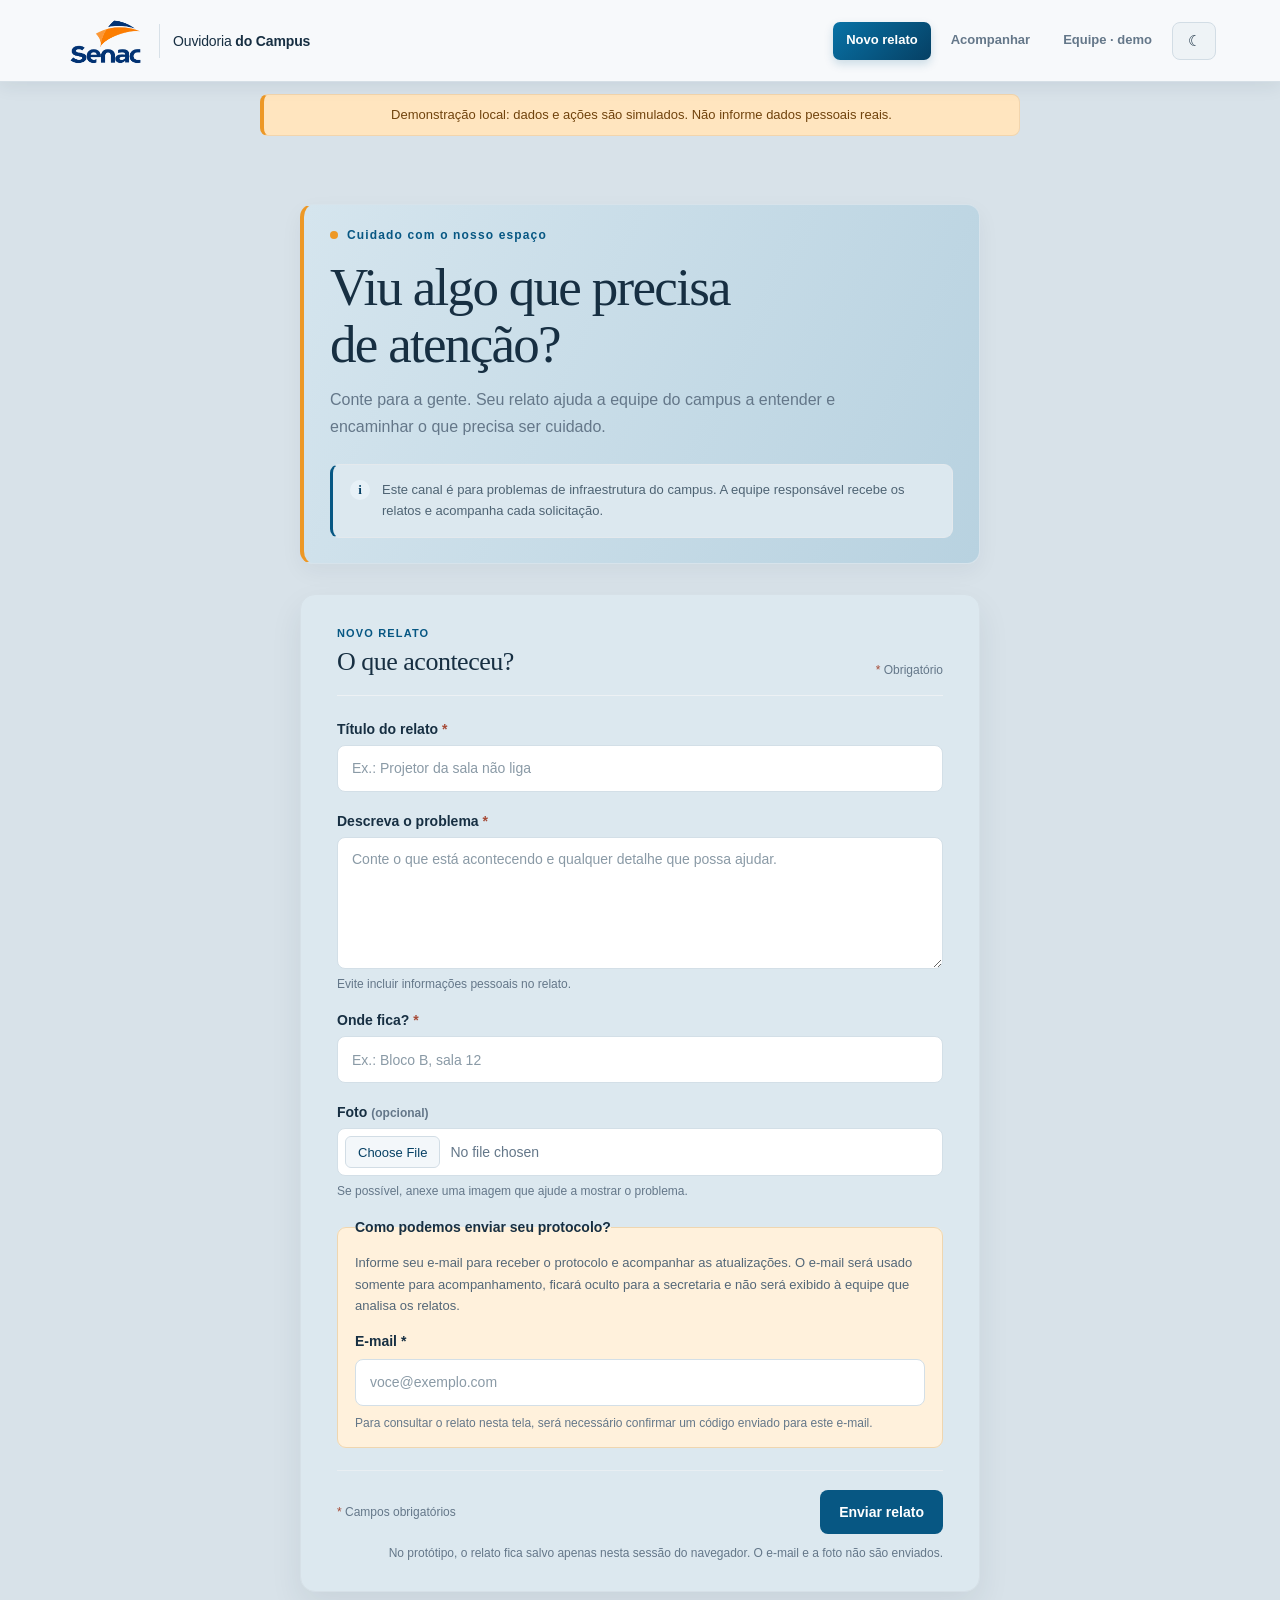
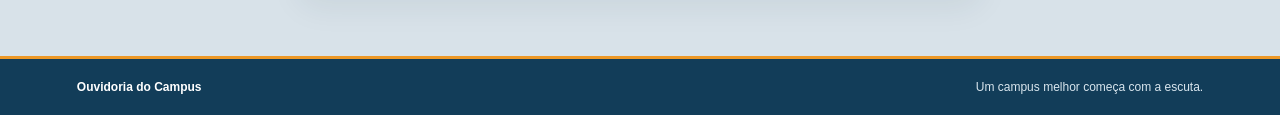
==== commit 747c3cc8: "feat: adicionar modo escuro Co-authored-by: Copilot <223556219+Copilot@users.noreply.github.com>" ====
--- a/frontend/index.html
+++ b/frontend/index.html
@@ -6,7 +6,7 @@
   <meta name="theme-color" content="#f3f7fa">
   <meta name="description" content="Relate problemas de infraestrutura do campus à Ouvidoria do Campus.">
   <title>Ouvidoria do Campus | Novo relato</title>
-  <link rel="stylesheet" href="styles.css">
+  <link rel="stylesheet" href="styles.css?v=2">
 </head>
 <body>
   <header class="site-header">
@@ -90,6 +90,6 @@
     <span>Um campus melhor começa com a escuta.</span>
   </footer>
   <script src="mock-api.js" defer></script>
-  <script src="app.js" defer></script>
+  <script src="app.js?v=2" defer></script>
 </body>
 </html>
--- a/frontend/styles.css
+++ b/frontend/styles.css
@@ -19,6 +19,21 @@
   text-rendering: optimizeLegibility;
 }
 
+:root[data-theme="dark"] {
+  color-scheme: dark;
+  --ink: #e8f1f7;
+  --muted: #adc0cd;
+  --brand: #64add5;
+  --brand-dark: #8cc9e8;
+  --brand-soft: #17384a;
+  --line: #395466;
+  --paper: #101f29;
+  --canvas: #0b171f;
+  --surface-muted: #1c3240;
+  --warm: #5a4020;
+  --accent: #f0a43a;
+}
+
 * {
   box-sizing: border-box;
 }
@@ -1033,6 +1048,159 @@
   transform: none;
 }
 
+.theme-toggle {
+  min-width: 44px;
+  min-height: 38px;
+  padding: 0 11px;
+  border: 1px solid var(--line);
+  color: var(--ink);
+  background: var(--paper);
+  font-size: 15px;
+  line-height: 1;
+}
+
+button.theme-toggle:hover,
+button.theme-toggle:focus-visible {
+  color: var(--ink);
+  background: var(--brand-soft);
+  box-shadow: none;
+  transform: none;
+}
+
+:root[data-theme="dark"] .site-header {
+  border-bottom-color: var(--line);
+  background: #10222d;
+  box-shadow: 0 4px 17px rgb(0 0 0 / 28%);
+}
+
+:root[data-theme="dark"] .brand-separator,
+:root[data-theme="dark"] .form-footer,
+:root[data-theme="dark"] .ticket-review,
+:root[data-theme="dark"] .tracking-meta,
+:root[data-theme="dark"] .verification-form {
+  border-color: var(--line);
+}
+
+:root[data-theme="dark"] .nav-link.active {
+  color: #091820;
+  background: #75badd;
+}
+
+:root[data-theme="dark"] .intro,
+:root[data-theme="dark"] .form-card,
+:root[data-theme="dark"] .tracking-result,
+:root[data-theme="dark"] .queue-panel,
+:root[data-theme="dark"] .ticket-card,
+:root[data-theme="dark"] .summary-card,
+:root[data-theme="dark"] .feedback,
+:root[data-theme="dark"] .verification-step,
+:root[data-theme="dark"] .empty-state {
+  border-color: var(--line);
+  color: var(--ink);
+  background: #162b37;
+  box-shadow: 0 12px 28px rgb(0 0 0 / 18%);
+}
+
+:root[data-theme="dark"] .intro {
+  background: linear-gradient(115deg, #17394a 0%, #1d4a60 100%);
+}
+
+:root[data-theme="dark"] .response-note,
+:root[data-theme="dark"] .privacy-note,
+:root[data-theme="dark"] .verification-step,
+:root[data-theme="dark"] .verification-step.current {
+  border-color: var(--line);
+  color: var(--muted);
+  background: #17394a;
+}
+
+:root[data-theme="dark"] .follow-up,
+:root[data-theme="dark"] .demo-credentials,
+:root[data-theme="dark"] .suggestion-note,
+:root[data-theme="dark"] .demo-banner,
+:root[data-theme="dark"] .protocol-value,
+:root[data-theme="dark"] .response-box {
+  border-color: #6b5538;
+  color: #f3d2a3;
+  background: #493721;
+}
+
+:root[data-theme="dark"] .follow-up p,
+:root[data-theme="dark"] .privacy-note,
+:root[data-theme="dark"] .demo-credentials,
+:root[data-theme="dark"] .response-note p,
+:root[data-theme="dark"] .ticket-description,
+:root[data-theme="dark"] .response-box {
+  color: var(--muted);
+}
+
+:root[data-theme="dark"] input,
+:root[data-theme="dark"] textarea,
+:root[data-theme="dark"] select {
+  border-color: var(--line);
+  color: var(--ink);
+  background: #0f202a;
+}
+
+:root[data-theme="dark"] input::placeholder,
+:root[data-theme="dark"] textarea::placeholder {
+  color: #829baa;
+}
+
+:root[data-theme="dark"] .file-input::file-selector-button,
+:root[data-theme="dark"] .button-secondary,
+:root[data-theme="dark"] .status-badge,
+:root[data-theme="dark"] .demo-pill {
+  border-color: var(--line);
+  color: var(--ink);
+  background: #1d3948;
+}
+
+:root[data-theme="dark"] .status-badge.recebido {
+  color: #ffd6a1;
+  background: #60411f;
+}
+
+:root[data-theme="dark"] .status-badge.em-andamento {
+  color: #ffc2bd;
+  background: #5a2d31;
+}
+
+:root[data-theme="dark"] .status-badge.resolvido {
+  color: #abe2c3;
+  background: #205139;
+}
+
+:root[data-theme="dark"] .summary-card,
+:root[data-theme="dark"] .queue-panel {
+  background: #162b37;
+}
+
+:root[data-theme="dark"] .summary-card:nth-child(2),
+:root[data-theme="dark"] .ticket-card:nth-child(3n + 2) {
+  background: #3a3023;
+}
+
+:root[data-theme="dark"] .summary-card:nth-child(3),
+:root[data-theme="dark"] .ticket-card:nth-child(3n) {
+  background: #243640;
+}
+
+:root[data-theme="dark"] .ticket-card {
+  background: #1a303c;
+}
+
+:root[data-theme="dark"] .feedback.success {
+  border-color: #3f7188;
+  background: #1d3d4d;
+}
+
+:root[data-theme="dark"] .feedback.error {
+  border-color: #81483d;
+  color: #ffc1b5;
+  background: #4a2a27;
+}
+
 @media (max-width: 760px) {
   .site-header {
     flex-wrap: wrap;
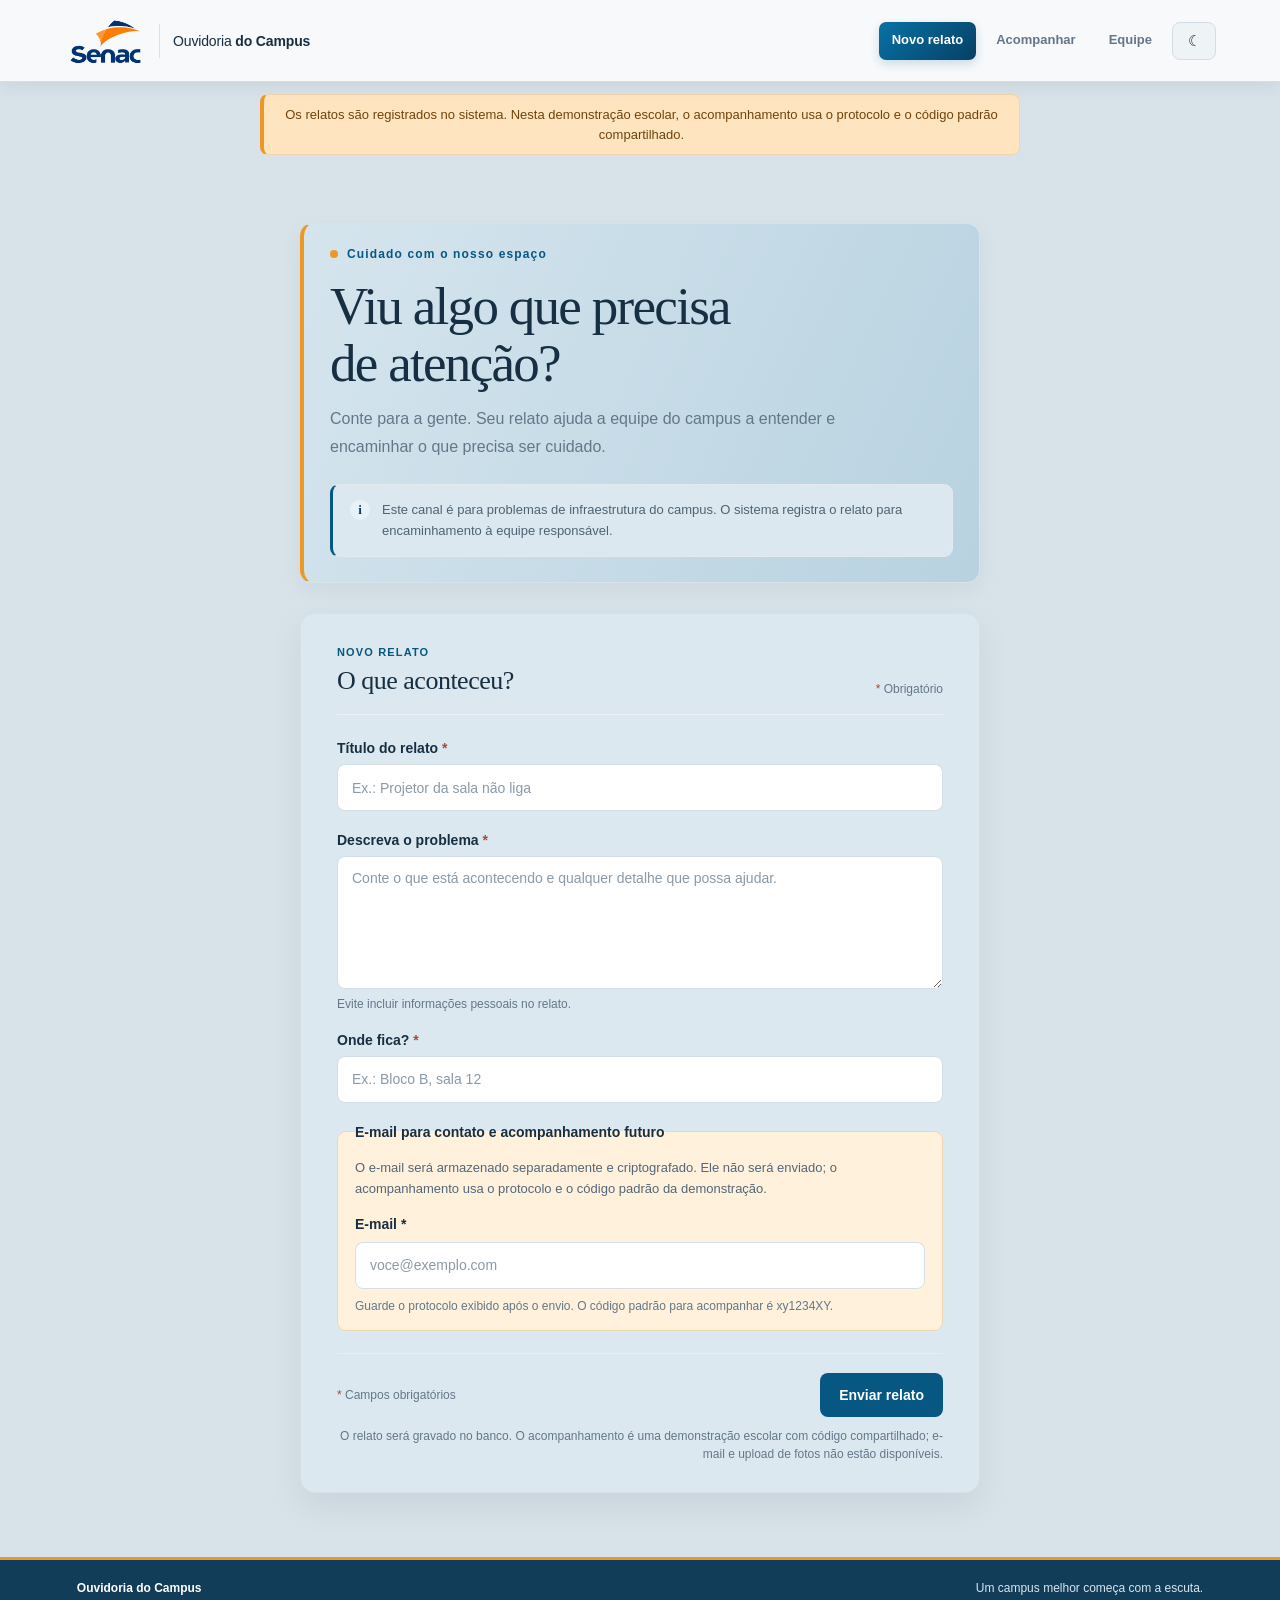
==== commit c078470b: "feat: integrate frontend backend and complaint tracking Co-authored-by: Copilot <223556219+Copilot@u" ====
--- a/frontend/index.html
+++ b/frontend/index.html
@@ -5,6 +5,7 @@
   <meta name="viewport" content="width=device-width, initial-scale=1">
   <meta name="theme-color" content="#f3f7fa">
   <meta name="description" content="Relate problemas de infraestrutura do campus à Ouvidoria do Campus.">
+  <meta name="api-base-url" content="http://localhost:8080">
   <title>Ouvidoria do Campus | Novo relato</title>
   <link rel="stylesheet" href="styles.css?v=2">
 </head>
@@ -18,11 +19,11 @@
     <nav class="header-nav" aria-label="Navegação principal">
       <a class="nav-link active" href="index.html" aria-current="page">Novo relato</a>
       <a class="nav-link" href="consulta.html">Acompanhar</a>
-      <a class="nav-link" href="equipe-login.html">Equipe · demo</a>
+      <a class="nav-link" href="equipe-login.html">Equipe</a>
     </nav>
   </header>
 
-  <div class="demo-banner" role="note">Demonstração local: dados e ações são simulados. Não informe dados pessoais reais.</div>
+  <div class="status-banner" role="note">Os relatos são registrados no sistema. Nesta demonstração escolar, o acompanhamento usa o protocolo e o código padrão compartilhado.</div>
 
   <main id="inicio">
     <section class="intro" aria-labelledby="page-title">
@@ -31,7 +32,7 @@
       <p class="intro-copy">Conte para a gente. Seu relato ajuda a equipe do campus a entender e encaminhar o que precisa ser cuidado.</p>
       <div class="response-note">
         <span class="note-icon" aria-hidden="true">i</span>
-        <p>Este canal é para problemas de infraestrutura do campus. A equipe responsável recebe os relatos e acompanha cada solicitação.</p>
+        <p>Este canal é para problemas de infraestrutura do campus. O sistema registra o relato para encaminhamento à equipe responsável.</p>
       </div>
     </section>
 
@@ -61,25 +62,19 @@
           <input id="location" name="location" type="text" placeholder="Ex.: Bloco B, sala 12" required>
         </div>
 
-        <div class="field">
-          <label for="photo">Foto <span class="optional">(opcional)</span></label>
-          <input class="file-input" id="photo" name="photo" type="file" accept="image/*">
-          <span class="field-hint">Se possível, anexe uma imagem que ajude a mostrar o problema.</span>
-        </div>
-
         <fieldset class="follow-up">
-          <legend>Como podemos enviar seu protocolo?</legend>
-          <p>Informe seu e-mail para receber o protocolo e acompanhar as atualizações. O e-mail será usado somente para acompanhamento, ficará oculto para a secretaria e não será exibido à equipe que analisa os relatos.</p>
+          <legend>E-mail para contato e acompanhamento futuro</legend>
+          <p>O e-mail será armazenado separadamente e criptografado. Ele não será enviado; o acompanhamento usa o protocolo e o código padrão da demonstração.</p>
           <label for="email">E-mail <span aria-hidden="true">*</span></label>
           <input id="email" name="email" type="email" autocomplete="email" placeholder="voce@exemplo.com" required>
-          <span class="field-hint">Para consultar o relato nesta tela, será necessário confirmar um código enviado para este e-mail.</span>
+          <span class="field-hint">Guarde o protocolo exibido após o envio. O código padrão para acompanhar é xy1234XY.</span>
         </fieldset>
 
         <div class="form-footer">
           <p><span aria-hidden="true">*</span> Campos obrigatórios</p>
           <button type="submit">Enviar relato</button>
         </div>
-        <p class="availability-note">No protótipo, o relato fica salvo apenas nesta sessão do navegador. O e-mail e a foto não são enviados.</p>
+        <p class="availability-note">O relato será gravado no banco. O acompanhamento é uma demonstração escolar com código compartilhado; e-mail e upload de fotos não estão disponíveis.</p>
       </form>
       <div class="feedback" id="report-result" aria-live="polite" hidden></div>
     </section>
@@ -89,7 +84,6 @@
     <span>Ouvidoria do Campus</span>
     <span>Um campus melhor começa com a escuta.</span>
   </footer>
-  <script src="mock-api.js" defer></script>
-  <script src="app.js?v=2" defer></script>
+  <script src="app.js?v=3" defer></script>
 </body>
 </html>
--- a/frontend/styles.css
+++ b/frontend/styles.css
@@ -489,7 +489,7 @@
   display: none !important;
 }
 
-.demo-banner {
+.status-banner {
   width: calc(100% - 32px);
   max-width: 760px;
   margin: 12px auto;
@@ -669,8 +669,7 @@
   line-height: 1.55;
 }
 
-.status-badge,
-.demo-pill {
+.status-badge {
   display: inline-flex;
   min-height: 27px;
   align-items: center;
@@ -799,11 +798,6 @@
   margin-bottom: 5px;
 }
 
-.demo-pill {
-  color: #794600;
-  background: #ffecd0;
-}
-
 .filter-form {
   display: grid;
   grid-template-columns: repeat(3, minmax(0, 1fr)) auto;
@@ -922,17 +916,6 @@
   line-height: 1.6;
 }
 
-.suggestion-note {
-  margin: 0 0 16px;
-  padding: 10px 12px;
-  border-left: 3px solid var(--accent);
-  border-radius: 6px;
-  color: #654314;
-  background: #ffe9c9;
-  font-size: 12px;
-  line-height: 1.5;
-}
-
 .ticket-review {
   display: grid;
   grid-template-columns: repeat(3, minmax(0, 1fr));
@@ -1010,26 +993,6 @@
 
 .login-card {
   width: 100%;
-}
-
-.demo-credentials {
-  display: flex;
-  flex-direction: column;
-  gap: 7px;
-  margin: 0 0 23px;
-  padding: 14px 16px;
-  border: 1px solid #f0d4ad;
-  border-left: 4px solid var(--accent);
-  border-radius: 7px;
-  color: #70430d;
-  background: #ffdfae;
-  font-size: 13px;
-}
-
-.demo-credentials code {
-  color: var(--ink);
-  font-family: Consolas, "Courier New", monospace;
-  font-weight: 700;
 }
 
 .logout-link {
@@ -1115,9 +1078,7 @@
 }
 
 :root[data-theme="dark"] .follow-up,
-:root[data-theme="dark"] .demo-credentials,
-:root[data-theme="dark"] .suggestion-note,
-:root[data-theme="dark"] .demo-banner,
+:root[data-theme="dark"] .status-banner,
 :root[data-theme="dark"] .protocol-value,
 :root[data-theme="dark"] .response-box {
   border-color: #6b5538;
@@ -1127,7 +1088,6 @@
 
 :root[data-theme="dark"] .follow-up p,
 :root[data-theme="dark"] .privacy-note,
-:root[data-theme="dark"] .demo-credentials,
 :root[data-theme="dark"] .response-note p,
 :root[data-theme="dark"] .ticket-description,
 :root[data-theme="dark"] .response-box {
@@ -1149,8 +1109,7 @@
 
 :root[data-theme="dark"] .file-input::file-selector-button,
 :root[data-theme="dark"] .button-secondary,
-:root[data-theme="dark"] .status-badge,
-:root[data-theme="dark"] .demo-pill {
+:root[data-theme="dark"] .status-badge {
   border-color: var(--line);
   color: var(--ink);
   background: #1d3948;
